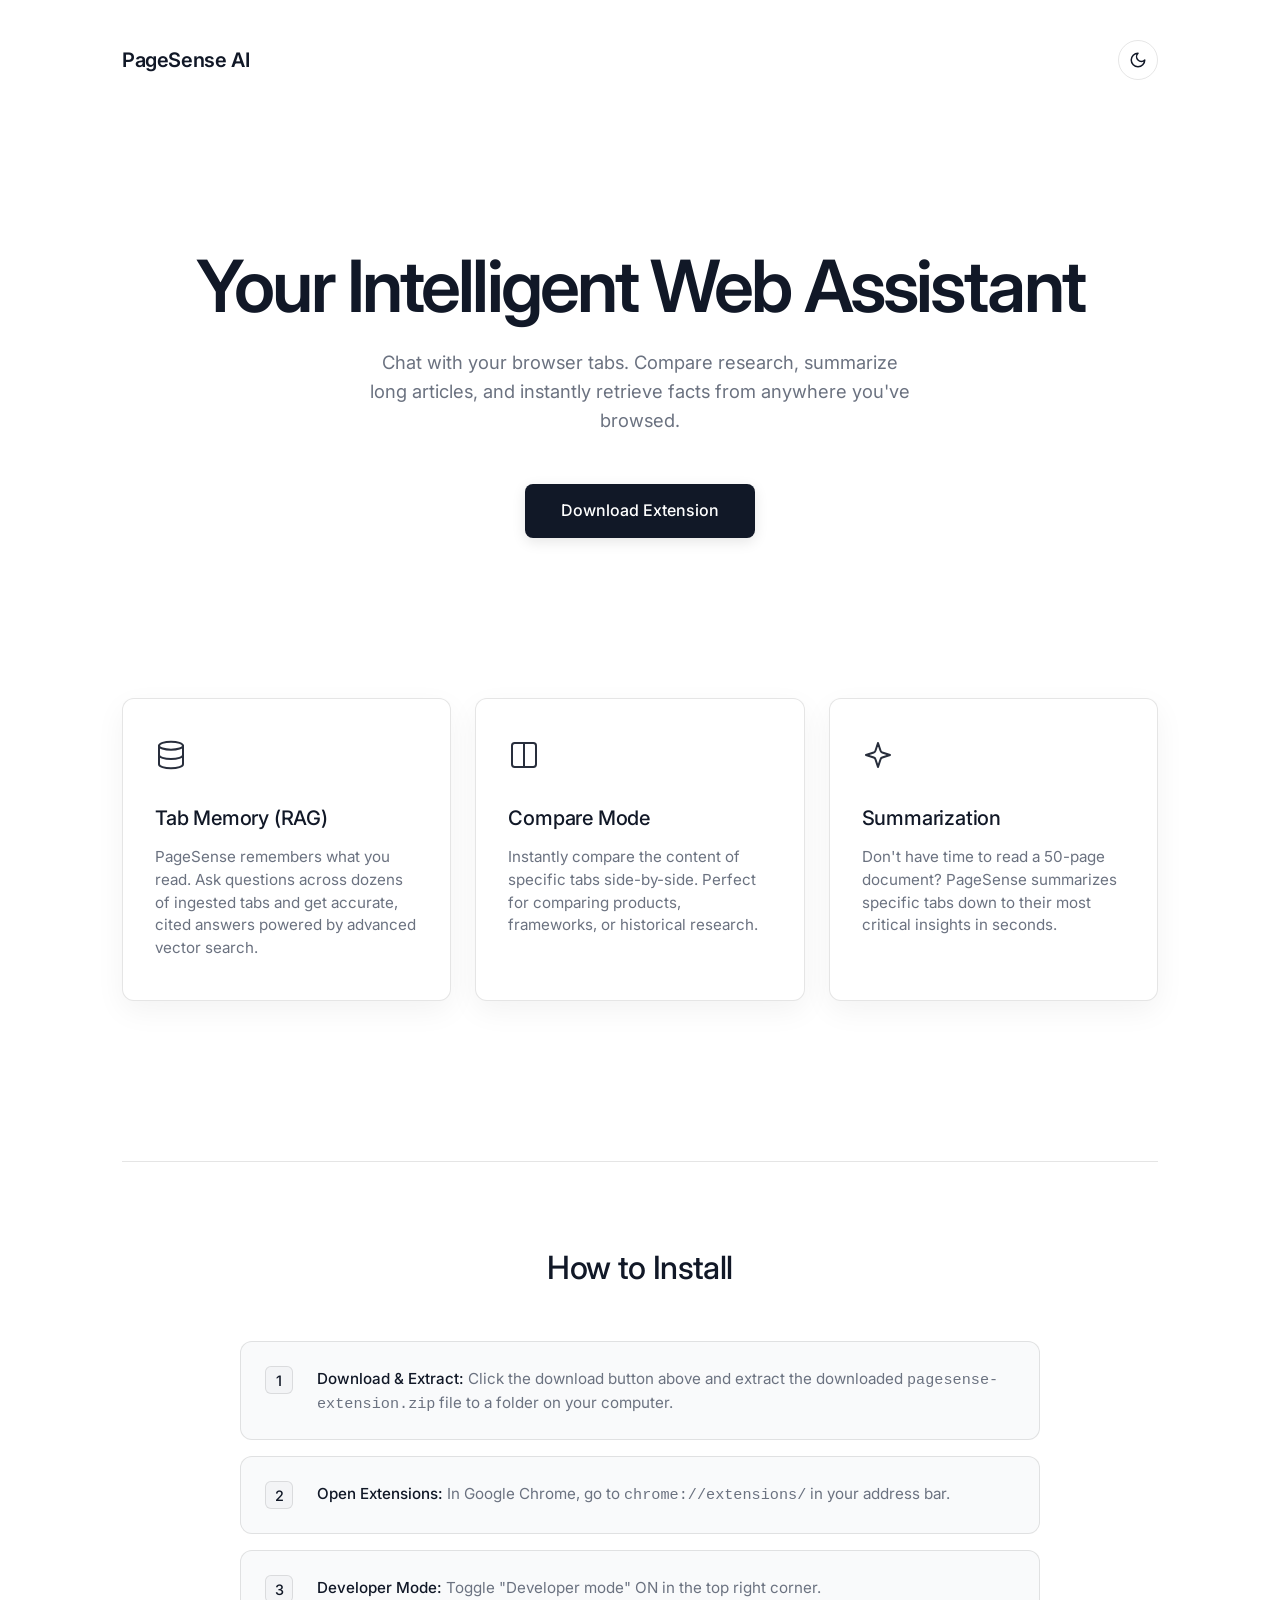
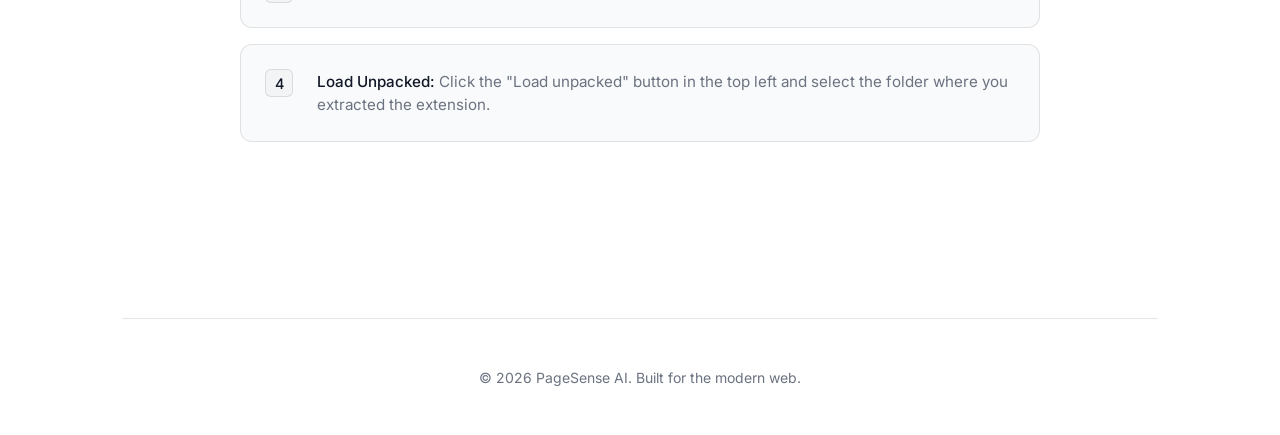
==== website/index.html @ 604316b2 "Add fine-tuned re-ranker + landing page + Docker + eval tooling - Fine-tuned re-ranker (eval/artifac" ====
<!DOCTYPE html>
<html lang="en">
<head>
  <meta charset="UTF-8">
  <meta name="viewport" content="width=device-width, initial-scale=1.0">
  <title>PageSense AI - Intelligent Web Assistant</title>
  <link rel="stylesheet" href="style.css">
  <link rel="icon" type="image/png" href="../extension/src/icons/icon128.png">
</head>
<body>
  <div class="orb orb-1"></div>
  <div class="orb orb-2"></div>

  <div class="container">
    <nav class="fade-in-up">
      <div class="logo">PageSense AI</div>
      <button class="theme-toggle" id="theme-toggle" aria-label="Toggle Dark/Light Mode">
        <svg xmlns="http://www.w3.org/2000/svg" width="18" height="18" viewBox="0 0 24 24" fill="none" stroke="currentColor" stroke-width="2" stroke-linecap="round" stroke-linejoin="round" class="moon-icon"><path d="M12 3a6 6 0 0 0 9 9 9 9 0 1 1-9-9Z"></path></svg>
      </button>
    </nav>

    <header class="hero">
      <h1 class="fade-in-up">Your Intelligent Web Assistant</h1>
      <p class="fade-in-up delay-1">Chat with your browser tabs. Compare research, summarize long articles, and instantly retrieve facts from anywhere you've browsed.</p>
      <a href="downloads/pagesense-extension.zip" class="btn fade-in-up delay-2" download="pagesense-extension.zip">Download Extension</a>
    </header>

    <section class="features">
      <div class="card fade-in-up delay-1">
        <svg xmlns="http://www.w3.org/2000/svg" width="32" height="32" viewBox="0 0 24 24" fill="none" stroke="currentColor" stroke-width="1.5" stroke-linecap="round" stroke-linejoin="round" class="feature-icon"><ellipse cx="12" cy="5" rx="9" ry="3"></ellipse><path d="M3 5V19A9 3 0 0 0 21 19V5"></path><path d="M3 12A9 3 0 0 0 21 12"></path></svg>
        <h3>Tab Memory (RAG)</h3>
        <p>PageSense remembers what you read. Ask questions across dozens of ingested tabs and get accurate, cited answers powered by advanced vector search.</p>
      </div>
      <div class="card fade-in-up delay-2">
        <svg xmlns="http://www.w3.org/2000/svg" width="32" height="32" viewBox="0 0 24 24" fill="none" stroke="currentColor" stroke-width="1.5" stroke-linecap="round" stroke-linejoin="round" class="feature-icon"><rect width="18" height="18" x="3" y="3" rx="2"></rect><path d="M12 3v18"></path></svg>
        <h3>Compare Mode</h3>
        <p>Instantly compare the content of specific tabs side-by-side. Perfect for comparing products, frameworks, or historical research.</p>
      </div>
      <div class="card fade-in-up delay-2">
        <svg xmlns="http://www.w3.org/2000/svg" width="32" height="32" viewBox="0 0 24 24" fill="none" stroke="currentColor" stroke-width="1.5" stroke-linecap="round" stroke-linejoin="round" class="feature-icon"><path d="m12 3-1.912 5.813a2 2 0 0 1-1.275 1.275L3 12l5.813 1.912a2 2 0 0 1 1.275 1.275L12 21l1.912-5.813a2 2 0 0 1 1.275-1.275L21 12l-5.813-1.912a2 2 0 0 1-1.275-1.275L12 3Z"></path></svg>
        <h3>Summarization</h3>
        <p>Don't have time to read a 50-page document? PageSense summarizes specific tabs down to their most critical insights in seconds.</p>
      </div>
    </section>

    <section class="instructions fade-in-up delay-2">
      <h2>How to Install</h2>
      <div class="steps">
        <div class="step">
          <div class="step-number">1</div>
          <div class="step-text"><strong>Download & Extract:</strong> Click the download button above and extract the downloaded <code>pagesense-extension.zip</code> file to a folder on your computer.</div>
        </div>
        <div class="step">
          <div class="step-number">2</div>
          <div class="step-text"><strong>Open Extensions:</strong> In Google Chrome, go to <code>chrome://extensions/</code> in your address bar.</div>
        </div>
        <div class="step">
          <div class="step-number">3</div>
          <div class="step-text"><strong>Developer Mode:</strong> Toggle "Developer mode" ON in the top right corner.</div>
        </div>
        <div class="step">
          <div class="step-number">4</div>
          <div class="step-text"><strong>Load Unpacked:</strong> Click the "Load unpacked" button in the top left and select the folder where you extracted the extension.</div>
        </div>
      </div>
    </section>

    <footer class="fade-in-up delay-2">
      <p>&copy; 2026 PageSense AI. Built for the modern web.</p>
    </footer>
  </div>

  <script>
    const toggleBtn = document.getElementById('theme-toggle');
    const htmlEl = document.documentElement;
    
    // Check local storage or system preference
    const savedTheme = localStorage.getItem('theme');
    const prefersLight = window.matchMedia('(prefers-color-scheme: light)').matches;
    
    if (savedTheme === 'light' || (!savedTheme && prefersLight)) {
      htmlEl.setAttribute('data-theme', 'light');
    }

    toggleBtn.addEventListener('click', () => {
      const currentTheme = htmlEl.getAttribute('data-theme');
      const newTheme = currentTheme === 'light' ? 'dark' : 'light';
      htmlEl.setAttribute('data-theme', newTheme);
      localStorage.setItem('theme', newTheme);
    });
  </script>
</body>
</html>
---- website/style.css ----
@import url('https://fonts.googleapis.com/css2?family=Inter:wght@300;400;500;600;700&display=swap');

:root {
  /* Default: Dark Mode */
  --bg-primary: #050505;
  --bg-secondary: #0a0a0a;
  --text-primary: #ffffff;
  --text-secondary: #888888;
  --border-color: rgba(255, 255, 255, 0.1);
  --accent: #ffffff;
  --accent-invert: #000000;
  --card-bg: rgba(255, 255, 255, 0.03);
  --hover-bg: rgba(255, 255, 255, 0.06);
  --shadow: 0 10px 30px rgba(0, 0, 0, 0.5);
  --btn-shadow: 0 4px 14px rgba(255, 255, 255, 0.1);
}

[data-theme="light"] {
  --bg-primary: #ffffff;
  --bg-secondary: #f9fafb;
  --text-primary: #111827;
  --text-secondary: #6b7280;
  --border-color: rgba(0, 0, 0, 0.1);
  --accent: #111827;
  --accent-invert: #ffffff;
  --card-bg: #ffffff;
  --hover-bg: #f3f4f6;
  --shadow: 0 10px 30px rgba(0, 0, 0, 0.05);
  --btn-shadow: 0 4px 14px rgba(0, 0, 0, 0.1);
}

* {
  margin: 0;
  padding: 0;
  box-sizing: border-box;
  -webkit-font-smoothing: antialiased;
  -moz-osx-font-smoothing: grayscale;
}

body {
  font-family: 'Inter', -apple-system, BlinkMacSystemFont, sans-serif;
  background-color: var(--bg-primary);
  color: var(--text-primary);
  line-height: 1.6;
  transition: background-color 0.3s ease, color 0.3s ease;
}

.container {
  max-width: 1100px;
  margin: 0 auto;
  padding: 0 2rem;
}

/* Navbar */
nav {
  display: flex;
  justify-content: space-between;
  align-items: center;
  padding: 2.5rem 0;
}

.logo {
  font-size: 1.25rem;
  font-weight: 600;
  letter-spacing: -0.02em;
  color: var(--text-primary);
}

.theme-toggle {
  background: transparent;
  border: 1px solid var(--border-color);
  color: var(--text-primary);
  width: 40px;
  height: 40px;
  border-radius: 50%;
  display: flex;
  align-items: center;
  justify-content: center;
  cursor: pointer;
  transition: all 0.2s ease;
}

.theme-toggle:hover {
  background: var(--hover-bg);
}

/* Hero Section */
.hero {
  text-align: center;
  padding: 8rem 0 6rem;
  position: relative;
}

.hero h1 {
  font-size: 4.5rem;
  font-weight: 600;
  margin-bottom: 1.5rem;
  line-height: 1.05;
  letter-spacing: -0.04em;
  color: var(--text-primary);
}

.hero p {
  font-size: 1.15rem;
  color: var(--text-secondary);
  max-width: 550px;
  margin: 0 auto 3rem;
  font-weight: 400;
}

.btn {
  display: inline-block;
  padding: 0.875rem 2.25rem;
  font-size: 1rem;
  font-weight: 500;
  color: var(--accent-invert);
  text-decoration: none;
  background: var(--accent);
  border-radius: 8px;
  transition: transform 0.2s ease, box-shadow 0.2s ease;
  box-shadow: var(--btn-shadow);
}

.btn:hover {
  transform: translateY(-1px);
  box-shadow: 0 6px 20px rgba(0, 0, 0, 0.15);
}

/* Features Grid */
.features {
  display: grid;
  grid-template-columns: repeat(auto-fit, minmax(300px, 1fr));
  gap: 1.5rem;
  padding: 4rem 0;
}

.card {
  background: var(--card-bg);
  border: 1px solid var(--border-color);
  border-radius: 12px;
  padding: 2.5rem 2rem;
  transition: all 0.2s ease;
  box-shadow: var(--shadow);
}

.card:hover {
  background: var(--hover-bg);
  transform: translateY(-2px);
}

.feature-icon {
  margin-bottom: 1.5rem;
  color: var(--text-primary);
  opacity: 0.9;
}

.card h3 {
  font-size: 1.25rem;
  font-weight: 500;
  margin-bottom: 0.75rem;
  letter-spacing: -0.01em;
  color: var(--text-primary);
}

.card p {
  color: var(--text-secondary);
  font-size: 0.95rem;
  line-height: 1.5;
}

/* Instructions */
.instructions {
  margin: 6rem 0;
  border-top: 1px solid var(--border-color);
  padding: 5rem 0;
}

.instructions h2 {
  font-size: 2rem;
  font-weight: 500;
  margin-bottom: 3rem;
  text-align: center;
  letter-spacing: -0.02em;
}

.steps {
  display: grid;
  grid-template-columns: 1fr;
  gap: 1rem;
  max-width: 800px;
  margin: 0 auto;
}

.step {
  display: flex;
  align-items: flex-start;
  gap: 1.5rem;
  padding: 1.5rem;
  background: var(--bg-secondary);
  border: 1px solid var(--border-color);
  border-radius: 12px;
}

.step-number {
  color: var(--text-primary);
  font-weight: 500;
  font-size: 0.9rem;
  background: var(--hover-bg);
  border: 1px solid var(--border-color);
  width: 28px;
  height: 28px;
  display: flex;
  align-items: center;
  justify-content: center;
  border-radius: 6px;
  flex-shrink: 0;
}

.step-text {
  font-size: 0.95rem;
  color: var(--text-secondary);
  line-height: 1.5;
  margin-top: 0.1rem;
}

.step-text strong {
  color: var(--text-primary);
  font-weight: 500;
}

/* Footer */
footer {
  text-align: center;
  padding: 3rem 0;
  color: var(--text-secondary);
  font-size: 0.875rem;
  border-top: 1px solid var(--border-color);
}

/* Minimal Animations */
.fade-in-up {
  animation: fadeInUp 0.6s cubic-bezier(0.16, 1, 0.3, 1) forwards;
  opacity: 0;
  transform: translateY(10px);
}
.delay-1 { animation-delay: 0.1s; }
.delay-2 { animation-delay: 0.2s; }

@keyframes fadeInUp {
  to {
    opacity: 1;
    transform: translateY(0);
  }
}
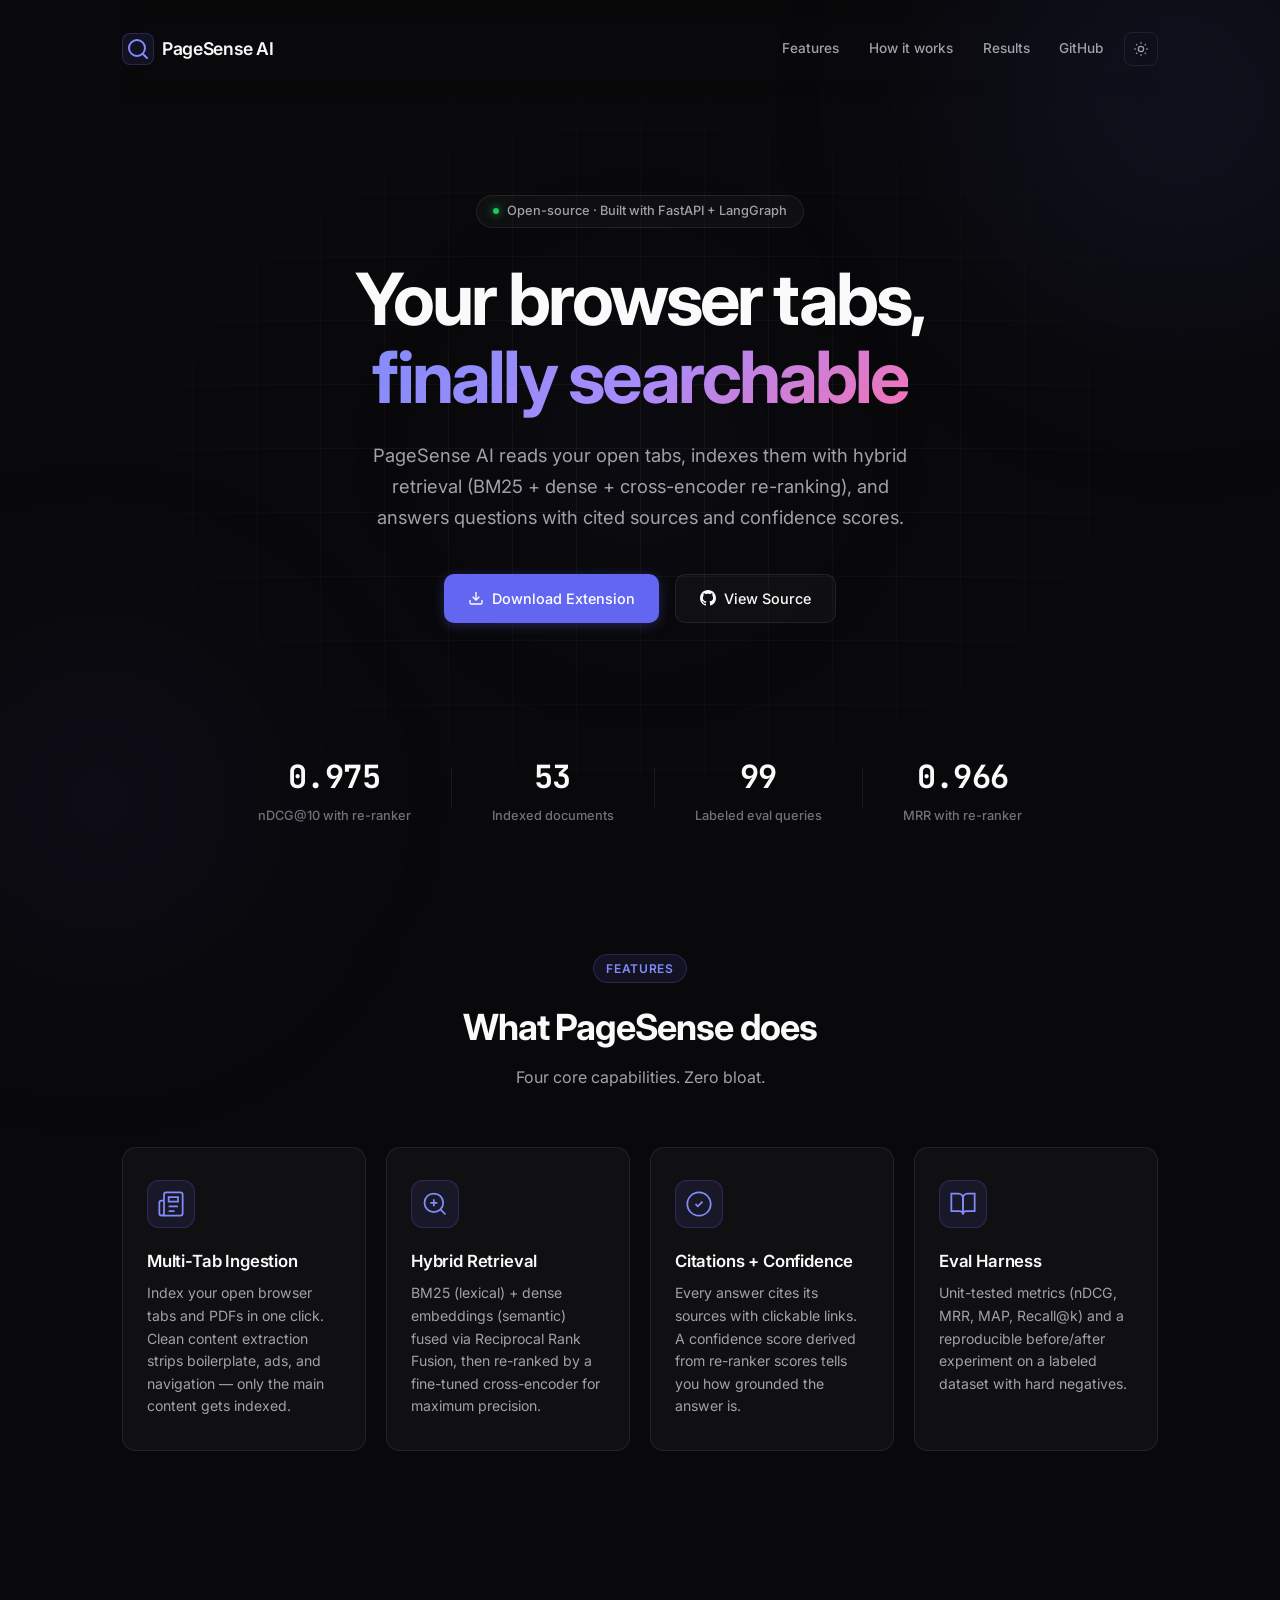
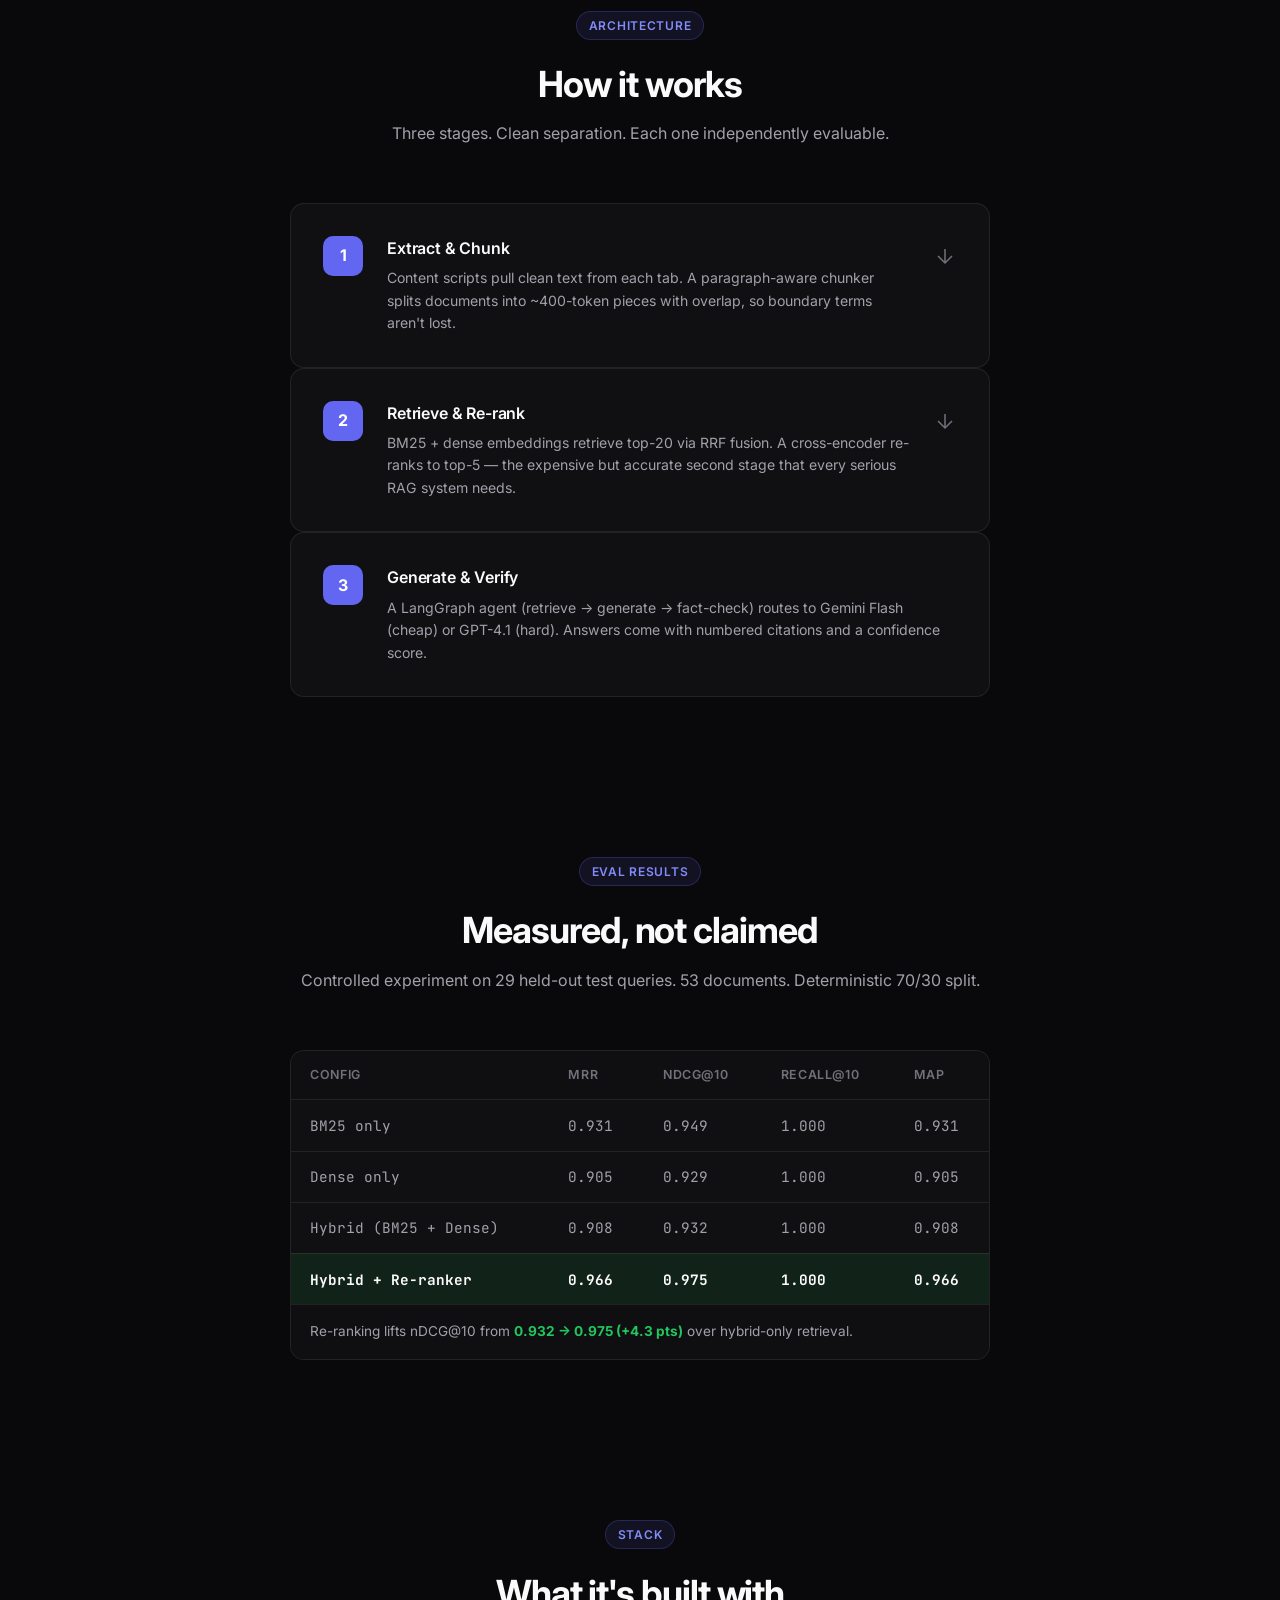
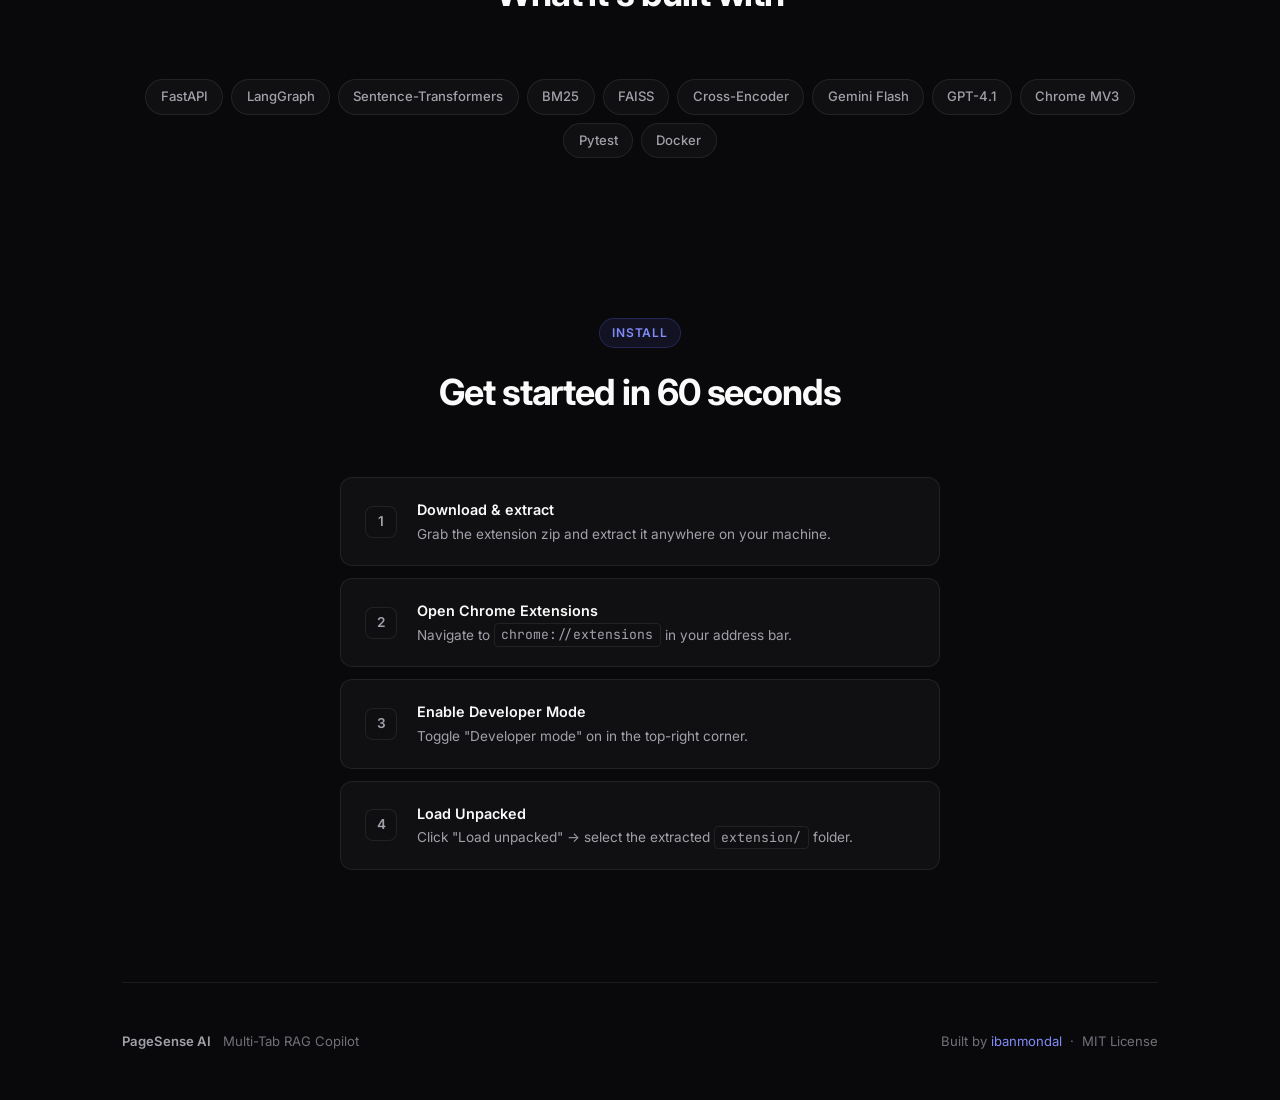
==== commit fd596ecf: "feat: Add conversational memory and scrolling chat UI" ====
--- a/website/index.html
+++ b/website/index.html
@@ -1,93 +1,374 @@
 <!DOCTYPE html>
-<html lang="en">
+<html lang="en" data-theme="dark">
 <head>
   <meta charset="UTF-8">
   <meta name="viewport" content="width=device-width, initial-scale=1.0">
-  <title>PageSense AI - Intelligent Web Assistant</title>
+  <title>PageSense AI — Multi-Tab RAG Copilot</title>
+  <meta name="description" content="An intelligent browser copilot that reads your open tabs and answers with citations, powered by hybrid retrieval and a fine-tuned re-ranker.">
   <link rel="stylesheet" href="style.css">
-  <link rel="icon" type="image/png" href="../extension/src/icons/icon128.png">
+  <link rel="preconnect" href="https://fonts.googleapis.com">
+  <link href="https://fonts.googleapis.com/css2?family=Inter:wght@300;400;500;600;700;800&family=JetBrains+Mono:wght@400;500&display=swap" rel="stylesheet">
 </head>
 <body>
-  <div class="orb orb-1"></div>
-  <div class="orb orb-2"></div>
+
+  <!-- Animated background -->
+  <div class="bg-grid"></div>
+  <div class="gradient-orb orb-1"></div>
+  <div class="gradient-orb orb-2"></div>
+  <div class="gradient-orb orb-3"></div>
 
   <div class="container">
-    <nav class="fade-in-up">
-      <div class="logo">PageSense AI</div>
-      <button class="theme-toggle" id="theme-toggle" aria-label="Toggle Dark/Light Mode">
-        <svg xmlns="http://www.w3.org/2000/svg" width="18" height="18" viewBox="0 0 24 24" fill="none" stroke="currentColor" stroke-width="2" stroke-linecap="round" stroke-linejoin="round" class="moon-icon"><path d="M12 3a6 6 0 0 0 9 9 9 9 0 1 1-9-9Z"></path></svg>
-      </button>
+
+    <!-- Nav -->
+    <nav class="nav reveal">
+      <div class="nav-logo">
+        <span class="logo-icon">
+          <svg width="24" height="24" viewBox="0 0 24 24" fill="none" stroke="currentColor" stroke-width="2" stroke-linecap="round" stroke-linejoin="round"><circle cx="11" cy="11" r="8"/><path d="m21 21-4.3-4.3"/></svg>
+        </span>
+        PageSense AI
+      </div>
+      <div class="nav-right">
+        <a href="#features" class="nav-link">Features</a>
+        <a href="#how-it-works" class="nav-link">How it works</a>
+        <a href="#results" class="nav-link">Results</a>
+        <a href="https://github.com/ibanmondal/RESUME_PPROJECT1" target="_blank" class="nav-link">GitHub</a>
+        <button class="theme-btn" id="theme-btn" aria-label="Toggle theme">
+          <svg class="icon-sun" width="16" height="16" viewBox="0 0 24 24" fill="none" stroke="currentColor" stroke-width="2"><circle cx="12" cy="12" r="4"/><path d="M12 2v2M12 20v2M4.93 4.93l1.41 1.41M17.66 17.66l1.41 1.41M2 12h2M20 12h2M6.34 17.66l-1.41 1.41M19.07 4.93l-1.41 1.41"/></svg>
+          <svg class="icon-moon" width="16" height="16" viewBox="0 0 24 24" fill="none" stroke="currentColor" stroke-width="2"><path d="M12 3a6 6 0 0 0 9 9 9 9 0 1 1-9-9Z"/></svg>
+        </button>
+      </div>
     </nav>
 
+    <!-- Hero -->
     <header class="hero">
-      <h1 class="fade-in-up">Your Intelligent Web Assistant</h1>
-      <p class="fade-in-up delay-1">Chat with your browser tabs. Compare research, summarize long articles, and instantly retrieve facts from anywhere you've browsed.</p>
-      <a href="downloads/pagesense-extension.zip" class="btn fade-in-up delay-2" download="pagesense-extension.zip">Download Extension</a>
+      <div class="hero-badge reveal">
+        <span class="badge-dot"></span>
+        Open-source · Built with FastAPI + LangGraph
+      </div>
+      <h1 class="hero-title reveal">
+        Your browser tabs,<br>
+        <span class="gradient-text">finally searchable</span>
+      </h1>
+      <p class="hero-sub reveal">
+        PageSense AI reads your open tabs, indexes them with hybrid retrieval (BM25 + dense + cross-encoder re-ranking), and answers questions with cited sources and confidence scores.
+      </p>
+      <div class="hero-actions reveal">
+        <a href="downloads/pagesense-extension.zip" class="btn btn-primary" download>
+          <svg width="16" height="16" viewBox="0 0 24 24" fill="none" stroke="currentColor" stroke-width="2"><path d="M21 15v4a2 2 0 0 1-2 2H5a2 2 0 0 1-2-2v-4"/><polyline points="7 10 12 15 17 10"/><line x1="12" y1="15" x2="12" y2="3"/></svg>
+          Download Extension
+        </a>
+        <a href="https://github.com/ibanmondal/RESUME_PPROJECT1" target="_blank" class="btn btn-secondary">
+          <svg width="16" height="16" viewBox="0 0 24 24" fill="currentColor"><path d="M12 0c-6.626 0-12 5.373-12 12 0 5.302 3.438 9.8 8.207 11.387.599.111.793-.261.793-.577v-2.234c-3.338.726-4.033-1.416-4.033-1.416-.546-1.387-1.333-1.756-1.333-1.756-1.089-.745.083-.729.083-.729 1.205.084 1.839 1.237 1.839 1.237 1.07 1.834 2.807 1.304 3.492.997.107-.775.418-1.305.762-1.604-2.665-.305-5.467-1.334-5.467-5.931 0-1.311.469-2.381 1.236-3.221-.124-.303-.535-1.524.117-3.176 0 0 1.008-.322 3.301 1.23.957-.266 1.983-.399 3.003-.404 1.02.005 2.047.138 3.006.404 2.291-1.552 3.297-1.23 3.297-1.23.653 1.653.242 2.874.118 3.176.77.84 1.235 1.911 1.235 3.221 0 4.609-2.807 5.624-5.479 5.921.43.372.823 1.102.823 2.222v3.293c0 .319.192.694.801.576 4.765-1.589 8.199-6.086 8.199-11.386 0-6.627-5.373-12-12-12z"/></svg>
+          View Source
+        </a>
+      </div>
     </header>
 
-    <section class="features">
-      <div class="card fade-in-up delay-1">
-        <svg xmlns="http://www.w3.org/2000/svg" width="32" height="32" viewBox="0 0 24 24" fill="none" stroke="currentColor" stroke-width="1.5" stroke-linecap="round" stroke-linejoin="round" class="feature-icon"><ellipse cx="12" cy="5" rx="9" ry="3"></ellipse><path d="M3 5V19A9 3 0 0 0 21 19V5"></path><path d="M3 12A9 3 0 0 0 21 12"></path></svg>
-        <h3>Tab Memory (RAG)</h3>
-        <p>PageSense remembers what you read. Ask questions across dozens of ingested tabs and get accurate, cited answers powered by advanced vector search.</p>
-      </div>
-      <div class="card fade-in-up delay-2">
-        <svg xmlns="http://www.w3.org/2000/svg" width="32" height="32" viewBox="0 0 24 24" fill="none" stroke="currentColor" stroke-width="1.5" stroke-linecap="round" stroke-linejoin="round" class="feature-icon"><rect width="18" height="18" x="3" y="3" rx="2"></rect><path d="M12 3v18"></path></svg>
-        <h3>Compare Mode</h3>
-        <p>Instantly compare the content of specific tabs side-by-side. Perfect for comparing products, frameworks, or historical research.</p>
-      </div>
-      <div class="card fade-in-up delay-2">
-        <svg xmlns="http://www.w3.org/2000/svg" width="32" height="32" viewBox="0 0 24 24" fill="none" stroke="currentColor" stroke-width="1.5" stroke-linecap="round" stroke-linejoin="round" class="feature-icon"><path d="m12 3-1.912 5.813a2 2 0 0 1-1.275 1.275L3 12l5.813 1.912a2 2 0 0 1 1.275 1.275L12 21l1.912-5.813a2 2 0 0 1 1.275-1.275L21 12l-5.813-1.912a2 2 0 0 1-1.275-1.275L12 3Z"></path></svg>
-        <h3>Summarization</h3>
-        <p>Don't have time to read a 50-page document? PageSense summarizes specific tabs down to their most critical insights in seconds.</p>
-      </div>
-    </section>
-
-    <section class="instructions fade-in-up delay-2">
-      <h2>How to Install</h2>
-      <div class="steps">
-        <div class="step">
-          <div class="step-number">1</div>
-          <div class="step-text"><strong>Download & Extract:</strong> Click the download button above and extract the downloaded <code>pagesense-extension.zip</code> file to a folder on your computer.</div>
-        </div>
-        <div class="step">
-          <div class="step-number">2</div>
-          <div class="step-text"><strong>Open Extensions:</strong> In Google Chrome, go to <code>chrome://extensions/</code> in your address bar.</div>
-        </div>
-        <div class="step">
-          <div class="step-number">3</div>
-          <div class="step-text"><strong>Developer Mode:</strong> Toggle "Developer mode" ON in the top right corner.</div>
-        </div>
-        <div class="step">
-          <div class="step-number">4</div>
-          <div class="step-text"><strong>Load Unpacked:</strong> Click the "Load unpacked" button in the top left and select the folder where you extracted the extension.</div>
-        </div>
-      </div>
-    </section>
-
-    <footer class="fade-in-up delay-2">
-      <p>&copy; 2026 PageSense AI. Built for the modern web.</p>
+    <!-- Stats -->
+    <section class="stats reveal">
+      <div class="stat">
+        <div class="stat-value" data-target="0.975">0</div>
+        <div class="stat-label">nDCG@10 with re-ranker</div>
+      </div>
+      <div class="stat-divider"></div>
+      <div class="stat">
+        <div class="stat-value" data-target="53">0</div>
+        <div class="stat-label">Indexed documents</div>
+      </div>
+      <div class="stat-divider"></div>
+      <div class="stat">
+        <div class="stat-value" data-target="99">0</div>
+        <div class="stat-label">Labeled eval queries</div>
+      </div>
+      <div class="stat-divider"></div>
+      <div class="stat">
+        <div class="stat-value" data-target="0.966">0</div>
+        <div class="stat-label">MRR with re-ranker</div>
+      </div>
+    </section>
+
+    <!-- Features -->
+    <section id="features" class="section">
+      <div class="section-header reveal">
+        <span class="section-tag">Features</span>
+        <h2>What PageSense does</h2>
+        <p>Four core capabilities. Zero bloat.</p>
+      </div>
+      <div class="features-grid">
+        <div class="feature-card reveal">
+          <div class="feature-icon-wrap">
+            <svg width="28" height="28" viewBox="0 0 24 24" fill="none" stroke="currentColor" stroke-width="1.5"><path d="M4 22h16a2 2 0 0 0 2-2V4a2 2 0 0 0-2-2H8a2 2 0 0 0-2 2v16a2 2 0 0 1-2 2Zm0 0a2 2 0 0 1-2-2v-9c0-1.1.9-2 2-2h2"/><path d="M18 14h-8"/><path d="M15 18h-5"/><path d="M10 6h8v4h-8V6Z"/></svg>
+          </div>
+          <h3>Multi-Tab Ingestion</h3>
+          <p>Index your open browser tabs and PDFs in one click. Clean content extraction strips boilerplate, ads, and navigation — only the main content gets indexed.</p>
+        </div>
+        <div class="feature-card reveal">
+          <div class="feature-icon-wrap">
+            <svg width="28" height="28" viewBox="0 0 24 24" fill="none" stroke="currentColor" stroke-width="1.5"><circle cx="11" cy="11" r="8"/><path d="m21 21-4.3-4.3"/><path d="M11 8v6"/><path d="M8 11h6"/></svg>
+          </div>
+          <h3>Hybrid Retrieval</h3>
+          <p>BM25 (lexical) + dense embeddings (semantic) fused via Reciprocal Rank Fusion, then re-ranked by a fine-tuned cross-encoder for maximum precision.</p>
+        </div>
+        <div class="feature-card reveal">
+          <div class="feature-icon-wrap">
+            <svg width="28" height="28" viewBox="0 0 24 24" fill="none" stroke="currentColor" stroke-width="1.5"><path d="M12 22c5.523 0 10-4.477 10-10S17.523 2 12 2 2 6.477 2 12s4.477 10 10 10z"/><path d="m9 12 2 2 4-4"/></svg>
+          </div>
+          <h3>Citations + Confidence</h3>
+          <p>Every answer cites its sources with clickable links. A confidence score derived from re-ranker scores tells you how grounded the answer is.</p>
+        </div>
+        <div class="feature-card reveal">
+          <div class="feature-icon-wrap">
+            <svg width="28" height="28" viewBox="0 0 24 24" fill="none" stroke="currentColor" stroke-width="1.5"><path d="M2 3h6a4 4 0 0 1 4 4v14a3 3 0 0 0-3-3H2z"/><path d="M22 3h-6a4 4 0 0 0-4 4v14a3 3 0 0 1 3-3h7z"/></svg>
+          </div>
+          <h3>Eval Harness</h3>
+          <p>Unit-tested metrics (nDCG, MRR, MAP, Recall@k) and a reproducible before/after experiment on a labeled dataset with hard negatives.</p>
+        </div>
+      </div>
+    </section>
+
+    <!-- How it works -->
+    <section id="how-it-works" class="section">
+      <div class="section-header reveal">
+        <span class="section-tag">Architecture</span>
+        <h2>How it works</h2>
+        <p>Three stages. Clean separation. Each one independently evaluable.</p>
+      </div>
+      <div class="pipeline">
+        <div class="pipeline-step reveal">
+          <div class="pipeline-icon">1</div>
+          <div class="pipeline-content">
+            <h3>Extract & Chunk</h3>
+            <p>Content scripts pull clean text from each tab. A paragraph-aware chunker splits documents into ~400-token pieces with overlap, so boundary terms aren't lost.</p>
+          </div>
+          <div class="pipeline-arrow">
+            <svg width="24" height="24" viewBox="0 0 24 24" fill="none" stroke="currentColor" stroke-width="1.5"><path d="M12 5v14M19 12l-7 7-7-7"/></svg>
+          </div>
+        </div>
+        <div class="pipeline-step reveal">
+          <div class="pipeline-icon">2</div>
+          <div class="pipeline-content">
+            <h3>Retrieve & Re-rank</h3>
+            <p>BM25 + dense embeddings retrieve top-20 via RRF fusion. A cross-encoder re-ranks to top-5 — the expensive but accurate second stage that every serious RAG system needs.</p>
+          </div>
+          <div class="pipeline-arrow">
+            <svg width="24" height="24" viewBox="0 0 24 24" fill="none" stroke="currentColor" stroke-width="1.5"><path d="M12 5v14M19 12l-7 7-7-7"/></svg>
+          </div>
+        </div>
+        <div class="pipeline-step reveal">
+          <div class="pipeline-icon">3</div>
+          <div class="pipeline-content">
+            <h3>Generate & Verify</h3>
+            <p>A LangGraph agent (retrieve → generate → fact-check) routes to Gemini Flash (cheap) or GPT-4.1 (hard). Answers come with numbered citations and a confidence score.</p>
+          </div>
+        </div>
+      </div>
+    </section>
+
+    <!-- Results -->
+    <section id="results" class="section">
+      <div class="section-header reveal">
+        <span class="section-tag">Eval Results</span>
+        <h2>Measured, not claimed</h2>
+        <p>Controlled experiment on 29 held-out test queries. 53 documents. Deterministic 70/30 split.</p>
+      </div>
+      <div class="results-table-wrap reveal">
+        <table class="results-table">
+          <thead>
+            <tr>
+              <th>Config</th>
+              <th>MRR</th>
+              <th>nDCG@10</th>
+              <th>Recall@10</th>
+              <th>MAP</th>
+            </tr>
+          </thead>
+          <tbody>
+            <tr>
+              <td>BM25 only</td>
+              <td>0.931</td>
+              <td>0.949</td>
+              <td>1.000</td>
+              <td>0.931</td>
+            </tr>
+            <tr>
+              <td>Dense only</td>
+              <td>0.905</td>
+              <td>0.929</td>
+              <td>1.000</td>
+              <td>0.905</td>
+            </tr>
+            <tr>
+              <td>Hybrid (BM25 + Dense)</td>
+              <td>0.908</td>
+              <td>0.932</td>
+              <td>1.000</td>
+              <td>0.908</td>
+            </tr>
+            <tr class="highlight-row">
+              <td><strong>Hybrid + Re-ranker</strong></td>
+              <td><strong>0.966</strong></td>
+              <td><strong>0.975</strong></td>
+              <td><strong>1.000</strong></td>
+              <td><strong>0.966</strong></td>
+            </tr>
+          </tbody>
+        </table>
+        <div class="results-note">
+          Re-ranking lifts nDCG@10 from <strong>0.932 → 0.975 (+4.3 pts)</strong> over hybrid-only retrieval.
+        </div>
+      </div>
+    </section>
+
+    <!-- Tech stack -->
+    <section class="section">
+      <div class="section-header reveal">
+        <span class="section-tag">Stack</span>
+        <h2>What it's built with</h2>
+      </div>
+      <div class="tech-pills reveal">
+        <span class="pill">FastAPI</span>
+        <span class="pill">LangGraph</span>
+        <span class="pill">Sentence-Transformers</span>
+        <span class="pill">BM25</span>
+        <span class="pill">FAISS</span>
+        <span class="pill">Cross-Encoder</span>
+        <span class="pill">Gemini Flash</span>
+        <span class="pill">GPT-4.1</span>
+        <span class="pill">Chrome MV3</span>
+        <span class="pill">Pytest</span>
+        <span class="pill">Docker</span>
+      </div>
+    </section>
+
+    <!-- Install -->
+    <section class="section">
+      <div class="section-header reveal">
+        <span class="section-tag">Install</span>
+        <h2>Get started in 60 seconds</h2>
+      </div>
+      <div class="install-steps reveal">
+        <div class="install-step">
+          <div class="install-num">1</div>
+          <div class="install-body">
+            <div class="install-title">Download & extract</div>
+            <div class="install-desc">Grab the extension zip and extract it anywhere on your machine.</div>
+          </div>
+        </div>
+        <div class="install-step">
+          <div class="install-num">2</div>
+          <div class="install-body">
+            <div class="install-title">Open Chrome Extensions</div>
+            <div class="install-desc">Navigate to <code>chrome://extensions</code> in your address bar.</div>
+          </div>
+        </div>
+        <div class="install-step">
+          <div class="install-num">3</div>
+          <div class="install-body">
+            <div class="install-title">Enable Developer Mode</div>
+            <div class="install-desc">Toggle "Developer mode" on in the top-right corner.</div>
+          </div>
+        </div>
+        <div class="install-step">
+          <div class="install-num">4</div>
+          <div class="install-body">
+            <div class="install-title">Load Unpacked</div>
+            <div class="install-desc">Click "Load unpacked" → select the extracted <code>extension/</code> folder.</div>
+          </div>
+        </div>
+      </div>
+    </section>
+
+    <!-- Footer -->
+    <footer class="footer reveal">
+      <div class="footer-inner">
+        <div class="footer-left">
+          <span class="footer-logo">PageSense AI</span>
+          <span>Multi-Tab RAG Copilot</span>
+        </div>
+        <div class="footer-right">
+          <span>Built by <a href="https://github.com/ibanmondal" target="_blank">ibanmondal</a></span>
+          <span>·</span>
+          <span>MIT License</span>
+        </div>
+      </div>
     </footer>
+
   </div>
 
   <script>
-    const toggleBtn = document.getElementById('theme-toggle');
-    const htmlEl = document.documentElement;
-    
-    // Check local storage or system preference
-    const savedTheme = localStorage.getItem('theme');
-    const prefersLight = window.matchMedia('(prefers-color-scheme: light)').matches;
-    
-    if (savedTheme === 'light' || (!savedTheme && prefersLight)) {
-      htmlEl.setAttribute('data-theme', 'light');
+    // ── Theme toggle ──
+    const btn = document.getElementById('theme-btn');
+    const html = document.documentElement;
+    const saved = localStorage.getItem('ps-theme');
+    if (saved) html.setAttribute('data-theme', saved);
+    btn.addEventListener('click', () => {
+      const next = html.getAttribute('data-theme') === 'light' ? 'dark' : 'light';
+      html.setAttribute('data-theme', next);
+      localStorage.setItem('ps-theme', next);
+    });
+
+    // ── Scroll reveal (Intersection Observer) ──
+    const reveals = document.querySelectorAll('.reveal');
+    const observer = new IntersectionObserver((entries) => {
+      entries.forEach((entry, i) => {
+        if (entry.isIntersecting) {
+          // stagger children slightly
+          const delay = Array.from(entry.target.parentElement.children).indexOf(entry.target) * 60;
+          entry.target.style.transitionDelay = Math.min(delay, 300) + 'ms';
+          entry.target.classList.add('revealed');
+          observer.unobserve(entry.target);
+        }
+      });
+    }, { threshold: 0.1, rootMargin: '0px 0px -40px 0px' });
+    reveals.forEach(el => observer.observe(el));
+
+    // ── Animated stat counters ──
+    const statEls = document.querySelectorAll('.stat-value[data-target]');
+    const statObserver = new IntersectionObserver((entries) => {
+      entries.forEach(entry => {
+        if (entry.isIntersecting) {
+          animateCounter(entry.target);
+          statObserver.unobserve(entry.target);
+        }
+      });
+    }, { threshold: 0.5 });
+    statEls.forEach(el => statObserver.observe(el));
+
+    function animateCounter(el) {
+      const target = parseFloat(el.dataset.target);
+      const isFloat = target < 1;
+      const duration = 1500;
+      const start = performance.now();
+      function tick(now) {
+        const progress = Math.min((now - start) / duration, 1);
+        const ease = 1 - Math.pow(1 - progress, 3); // ease-out cubic
+        const current = target * ease;
+        el.textContent = isFloat ? current.toFixed(3) : Math.round(current);
+        if (progress < 1) requestAnimationFrame(tick);
+      }
+      requestAnimationFrame(tick);
     }
 
-    toggleBtn.addEventListener('click', () => {
-      const currentTheme = htmlEl.getAttribute('data-theme');
-      const newTheme = currentTheme === 'light' ? 'dark' : 'light';
-      htmlEl.setAttribute('data-theme', newTheme);
-      localStorage.setItem('theme', newTheme);
+    // ── Smooth scroll for nav links ──
+    document.querySelectorAll('a[href^="#"]').forEach(a => {
+      a.addEventListener('click', e => {
+        e.preventDefault();
+        const target = document.querySelector(a.getAttribute('href'));
+        if (target) target.scrollIntoView({ behavior: 'smooth', block: 'start' });
+      });
+    });
+
+    // ── Mouse glow on cards ──
+    document.querySelectorAll('.feature-card, .install-step').forEach(card => {
+      card.addEventListener('mousemove', (e) => {
+        const rect = card.getBoundingClientRect();
+        const x = ((e.clientX - rect.left) / rect.width) * 100;
+        const y = ((e.clientY - rect.top) / rect.height) * 100;
+        card.style.setProperty('--mouse-x', x + '%');
+        card.style.setProperty('--mouse-y', y + '%');
+      });
     });
   </script>
+
 </body>
 </html>
--- a/website/style.css
+++ b/website/style.css
@@ -1,254 +1,606 @@
-@import url('https://fonts.googleapis.com/css2?family=Inter:wght@300;400;500;600;700&display=swap');
-
+/* ═══════════════════════════════════════════════════
+   PageSense AI — Landing page styles
+   ═══════════════════════════════════════════════════ */
+
+/* ── Imports ── */
+@import url('https://fonts.googleapis.com/css2?family=Inter:wght@300;400;500;600;700;800&family=JetBrains+Mono:wght@400;500&display=swap');
+
+/* ── Design tokens ── */
 :root {
-  /* Default: Dark Mode */
-  --bg-primary: #050505;
-  --bg-secondary: #0a0a0a;
-  --text-primary: #ffffff;
-  --text-secondary: #888888;
-  --border-color: rgba(255, 255, 255, 0.1);
-  --accent: #ffffff;
-  --accent-invert: #000000;
-  --card-bg: rgba(255, 255, 255, 0.03);
-  --hover-bg: rgba(255, 255, 255, 0.06);
-  --shadow: 0 10px 30px rgba(0, 0, 0, 0.5);
-  --btn-shadow: 0 4px 14px rgba(255, 255, 255, 0.1);
+  --font-sans: 'Inter', -apple-system, BlinkMacSystemFont, sans-serif;
+  --font-mono: 'JetBrains Mono', monospace;
+
+  /* Dark (default) */
+  --bg: #09090b;
+  --bg-subtle: #0f0f12;
+  --bg-card: rgba(255,255,255,0.03);
+  --bg-card-hover: rgba(255,255,255,0.06);
+  --border: rgba(255,255,255,0.08);
+  --border-hover: rgba(255,255,255,0.15);
+  --text: #fafafa;
+  --text-secondary: #a1a1aa;
+  --text-muted: #71717a;
+  --accent: #6366f1;
+  --accent-light: #818cf8;
+  --accent-bg: rgba(99,102,241,0.1);
+  --accent-border: rgba(99,102,241,0.25);
+  --green: #22c55e;
+  --green-bg: rgba(34,197,94,0.1);
+  --shadow: 0 1px 3px rgba(0,0,0,0.4), 0 8px 24px rgba(0,0,0,0.3);
+  --glow: 0 0 60px rgba(99,102,241,0.15);
 }
 
 [data-theme="light"] {
-  --bg-primary: #ffffff;
-  --bg-secondary: #f9fafb;
-  --text-primary: #111827;
-  --text-secondary: #6b7280;
-  --border-color: rgba(0, 0, 0, 0.1);
-  --accent: #111827;
-  --accent-invert: #ffffff;
-  --card-bg: #ffffff;
-  --hover-bg: #f3f4f6;
-  --shadow: 0 10px 30px rgba(0, 0, 0, 0.05);
-  --btn-shadow: 0 4px 14px rgba(0, 0, 0, 0.1);
-}
-
-* {
-  margin: 0;
-  padding: 0;
-  box-sizing: border-box;
+  --bg: #fafafa;
+  --bg-subtle: #f4f4f5;
+  --bg-card: rgba(0,0,0,0.02);
+  --bg-card-hover: rgba(0,0,0,0.04);
+  --border: rgba(0,0,0,0.08);
+  --border-hover: rgba(0,0,0,0.15);
+  --text: #09090b;
+  --text-secondary: #52525b;
+  --text-muted: #a1a1aa;
+  --accent: #4f46e5;
+  --accent-light: #6366f1;
+  --accent-bg: rgba(79,70,229,0.08);
+  --accent-border: rgba(79,70,229,0.2);
+  --green: #16a34a;
+  --green-bg: rgba(22,163,74,0.08);
+  --shadow: 0 1px 3px rgba(0,0,0,0.06), 0 8px 24px rgba(0,0,0,0.06);
+  --glow: 0 0 60px rgba(79,70,229,0.08);
+}
+
+/* ── Reset ── */
+*, *::before, *::after {
+  margin: 0; padding: 0; box-sizing: border-box;
   -webkit-font-smoothing: antialiased;
-  -moz-osx-font-smoothing: grayscale;
-}
+}
+
+html { scroll-behavior: smooth; }
 
 body {
-  font-family: 'Inter', -apple-system, BlinkMacSystemFont, sans-serif;
-  background-color: var(--bg-primary);
-  color: var(--text-primary);
+  font-family: var(--font-sans);
+  background: var(--bg);
+  color: var(--text);
   line-height: 1.6;
-  transition: background-color 0.3s ease, color 0.3s ease;
-}
-
+  overflow-x: hidden;
+}
+
+::selection {
+  background: var(--accent);
+  color: #fff;
+}
+
+/* ── Background effects ── */
+.bg-grid {
+  position: fixed; inset: 0; z-index: 0; pointer-events: none;
+  background-image:
+    linear-gradient(var(--border) 1px, transparent 1px),
+    linear-gradient(90deg, var(--border) 1px, transparent 1px);
+  background-size: 64px 64px;
+  mask-image: radial-gradient(ellipse at center, black 20%, transparent 70%);
+  -webkit-mask-image: radial-gradient(ellipse at center, black 20%, transparent 70%);
+  opacity: 0.5;
+}
+
+.gradient-orb {
+  position: fixed; border-radius: 50%; pointer-events: none;
+  filter: blur(100px); z-index: 0;
+  animation: float 20s ease-in-out infinite;
+}
+.orb-1 {
+  width: 600px; height: 600px;
+  background: radial-gradient(circle, rgba(99,102,241,0.12), transparent 70%);
+  top: -200px; right: -200px;
+}
+.orb-2 {
+  width: 500px; height: 500px;
+  background: radial-gradient(circle, rgba(139,92,246,0.08), transparent 70%);
+  bottom: -150px; left: -150px;
+  animation-delay: -7s;
+}
+.orb-3 {
+  width: 400px; height: 400px;
+  background: radial-gradient(circle, rgba(99,102,241,0.06), transparent 70%);
+  top: 50%; left: 50%; transform: translate(-50%,-50%);
+  animation-delay: -14s;
+}
+
+@keyframes float {
+  0%, 100% { transform: translate(0,0) scale(1); }
+  25% { transform: translate(30px,-20px) scale(1.02); }
+  50% { transform: translate(-20px,30px) scale(0.98); }
+  75% { transform: translate(20px,20px) scale(1.01); }
+}
+
+/* ── Layout ── */
 .container {
+  position: relative; z-index: 1;
   max-width: 1100px;
   margin: 0 auto;
   padding: 0 2rem;
 }
 
-/* Navbar */
-nav {
+/* ── Reveal animation ── */
+.reveal {
+  opacity: 0;
+  transform: translateY(20px);
+  transition: opacity 0.7s cubic-bezier(0.16, 1, 0.3, 1),
+              transform 0.7s cubic-bezier(0.16, 1, 0.3, 1);
+}
+.reveal.revealed {
+  opacity: 1;
+  transform: translateY(0);
+}
+
+/* ── Nav ── */
+.nav {
+  display: flex;
+  align-items: center;
+  justify-content: space-between;
+  padding: 2rem 0;
+  position: sticky;
+  top: 0;
+  z-index: 100;
+  backdrop-filter: blur(12px);
+  -webkit-backdrop-filter: blur(12px);
+}
+.nav-logo {
+  display: flex; align-items: center; gap: 0.5rem;
+  font-size: 1.1rem; font-weight: 600; letter-spacing: -0.02em;
+}
+.logo-icon {
+  display: flex; align-items: center; justify-content: center;
+  width: 32px; height: 32px;
+  border-radius: 8px;
+  background: var(--accent-bg);
+  border: 1px solid var(--accent-border);
+  color: var(--accent-light);
+}
+.nav-right {
+  display: flex; align-items: center; gap: 0.25rem;
+}
+.nav-link {
+  padding: 0.4rem 0.8rem;
+  font-size: 0.85rem; font-weight: 500;
+  color: var(--text-secondary);
+  text-decoration: none;
+  border-radius: 6px;
+  transition: color 0.2s, background 0.2s;
+}
+.nav-link:hover {
+  color: var(--text);
+  background: var(--bg-card);
+}
+.theme-btn {
+  display: flex; align-items: center; justify-content: center;
+  width: 34px; height: 34px;
+  border: 1px solid var(--border);
+  border-radius: 8px;
+  background: transparent;
+  color: var(--text-secondary);
+  cursor: pointer;
+  transition: all 0.2s;
+  margin-left: 0.25rem;
+}
+.theme-btn:hover { background: var(--bg-card); color: var(--text); }
+[data-theme="dark"] .icon-sun { display: block; }
+[data-theme="dark"] .icon-moon { display: none; }
+[data-theme="light"] .icon-sun { display: none; }
+[data-theme="light"] .icon-moon { display: block; }
+
+/* ── Hero ── */
+.hero {
+  text-align: center;
+  padding: 6rem 0 5rem;
+}
+.hero-badge {
+  display: inline-flex; align-items: center; gap: 0.5rem;
+  padding: 0.35rem 1rem;
+  font-size: 0.8rem; font-weight: 500;
+  color: var(--text-secondary);
+  background: var(--bg-card);
+  border: 1px solid var(--border);
+  border-radius: 100px;
+  margin-bottom: 2rem;
+}
+.badge-dot {
+  width: 6px; height: 6px;
+  border-radius: 50%;
+  background: var(--green);
+  box-shadow: 0 0 8px var(--green);
+  animation: pulse-dot 2s ease-in-out infinite;
+}
+@keyframes pulse-dot {
+  0%, 100% { opacity: 1; transform: scale(1); }
+  50% { opacity: 0.5; transform: scale(0.8); }
+}
+.hero-title {
+  font-size: clamp(2.5rem, 6vw, 4.5rem);
+  font-weight: 700;
+  line-height: 1.08;
+  letter-spacing: -0.04em;
+  margin-bottom: 1.5rem;
+}
+.gradient-text {
+  background: linear-gradient(135deg, var(--accent-light), #a78bfa, #f472b6);
+  -webkit-background-clip: text;
+  -webkit-text-fill-color: transparent;
+  background-clip: text;
+}
+.hero-sub {
+  font-size: 1.15rem;
+  color: var(--text-secondary);
+  max-width: 560px;
+  margin: 0 auto 2.5rem;
+  font-weight: 400;
+  line-height: 1.7;
+}
+.hero-actions {
+  display: flex;
+  justify-content: center;
+  gap: 1rem;
+  flex-wrap: wrap;
+}
+
+/* ── Buttons ── */
+.btn {
+  display: inline-flex; align-items: center; gap: 0.5rem;
+  padding: 0.75rem 1.5rem;
+  font-size: 0.9rem; font-weight: 500;
+  text-decoration: none;
+  border-radius: 10px;
+  transition: all 0.25s cubic-bezier(0.16, 1, 0.3, 1);
+  cursor: pointer;
+  border: none;
+}
+.btn-primary {
+  background: var(--accent);
+  color: #fff;
+  box-shadow: 0 2px 12px rgba(99,102,241,0.3);
+}
+.btn-primary:hover {
+  transform: translateY(-2px);
+  box-shadow: 0 4px 20px rgba(99,102,241,0.4);
+}
+.btn-secondary {
+  background: var(--bg-card);
+  color: var(--text);
+  border: 1px solid var(--border);
+}
+.btn-secondary:hover {
+  transform: translateY(-2px);
+  border-color: var(--border-hover);
+  background: var(--bg-card-hover);
+}
+
+/* ── Stats ── */
+.stats {
+  display: flex;
+  justify-content: center;
+  align-items: center;
+  gap: 2.5rem;
+  padding: 3rem 0;
+  flex-wrap: wrap;
+}
+.stat {
+  text-align: center;
+  min-width: 120px;
+}
+.stat-value {
+  font-size: 2rem;
+  font-weight: 700;
+  font-family: var(--font-mono);
+  letter-spacing: -0.02em;
+  color: var(--text);
+}
+.stat-label {
+  font-size: 0.8rem;
+  color: var(--text-muted);
+  margin-top: 0.25rem;
+  font-weight: 500;
+}
+.stat-divider {
+  width: 1px; height: 40px;
+  background: var(--border);
+}
+
+/* ── Section ── */
+.section {
+  padding: 5rem 0;
+}
+.section-header {
+  text-align: center;
+  margin-bottom: 3.5rem;
+}
+.section-tag {
+  display: inline-block;
+  padding: 0.25rem 0.75rem;
+  font-size: 0.75rem;
+  font-weight: 600;
+  text-transform: uppercase;
+  letter-spacing: 0.06em;
+  color: var(--accent-light);
+  background: var(--accent-bg);
+  border: 1px solid var(--accent-border);
+  border-radius: 100px;
+  margin-bottom: 1rem;
+}
+.section-header h2 {
+  font-size: clamp(1.75rem, 3vw, 2.25rem);
+  font-weight: 700;
+  letter-spacing: -0.03em;
+  margin-bottom: 0.5rem;
+}
+.section-header p {
+  color: var(--text-secondary);
+  font-size: 1rem;
+}
+
+/* ── Feature cards ── */
+.features-grid {
+  display: grid;
+  grid-template-columns: repeat(auto-fit, minmax(240px, 1fr));
+  gap: 1.25rem;
+}
+.feature-card {
+  padding: 2rem 1.5rem;
+  background: var(--bg-card);
+  border: 1px solid var(--border);
+  border-radius: 14px;
+  transition: all 0.3s cubic-bezier(0.16, 1, 0.3, 1);
+  position: relative;
+  overflow: hidden;
+}
+.feature-card::before {
+  content: '';
+  position: absolute; inset: 0;
+  background: radial-gradient(circle at var(--mouse-x, var(--mouse-y), 200px), var(--accent-bg), transparent 70%);
+  opacity: 0;
+  transition: opacity 0.3s;
+  pointer-events: none;
+}
+.feature-card:hover::before { opacity: 1; }
+.feature-card:hover {
+  border-color: var(--border-hover);
+  transform: translateY(-4px);
+  box-shadow: var(--glow);
+}
+.feature-icon-wrap {
+  display: flex; align-items: center; justify-content: center;
+  width: 48px; height: 48px;
+  border-radius: 12px;
+  background: var(--accent-bg);
+  border: 1px solid var(--accent-border);
+  color: var(--accent-light);
+  margin-bottom: 1.25rem;
+}
+.feature-card h3 {
+  font-size: 1.05rem;
+  font-weight: 600;
+  letter-spacing: -0.01em;
+  margin-bottom: 0.5rem;
+}
+.feature-card p {
+  color: var(--text-secondary);
+  font-size: 0.88rem;
+  line-height: 1.6;
+}
+
+/* ── Pipeline ── */
+.pipeline {
+  max-width: 700px;
+  margin: 0 auto;
+  display: flex;
+  flex-direction: column;
+  gap: 0;
+}
+.pipeline-step {
+  display: flex;
+  align-items: flex-start;
+  gap: 1.5rem;
+  padding: 2rem;
+  background: var(--bg-card);
+  border: 1px solid var(--border);
+  border-radius: 14px;
+  transition: all 0.3s;
+}
+.pipeline-step:hover {
+  border-color: var(--border-hover);
+  background: var(--bg-card-hover);
+}
+.pipeline-icon {
+  flex-shrink: 0;
+  width: 40px; height: 40px;
+  display: flex; align-items: center; justify-content: center;
+  border-radius: 10px;
+  background: var(--accent);
+  color: #fff;
+  font-weight: 700;
+  font-size: 1rem;
+}
+.pipeline-content { flex: 1; }
+.pipeline-content h3 {
+  font-size: 1rem; font-weight: 600; margin-bottom: 0.35rem;
+  letter-spacing: -0.01em;
+}
+.pipeline-content p {
+  color: var(--text-secondary); font-size: 0.88rem; line-height: 1.6;
+}
+.pipeline-arrow {
+  flex-shrink: 0;
+  display: flex; align-items: center; justify-content: center;
+  color: var(--text-muted);
+  padding-top: 0.5rem;
+}
+
+/* ── Results table ── */
+.results-table-wrap {
+  max-width: 700px;
+  margin: 0 auto;
+  background: var(--bg-card);
+  border: 1px solid var(--border);
+  border-radius: 14px;
+  overflow: hidden;
+}
+.results-table {
+  width: 100%;
+  border-collapse: collapse;
+}
+.results-table th {
+  padding: 0.9rem 1.2rem;
+  font-size: 0.78rem;
+  font-weight: 600;
+  text-transform: uppercase;
+  letter-spacing: 0.05em;
+  color: var(--text-muted);
+  text-align: left;
+  border-bottom: 1px solid var(--border);
+  background: var(--bg-subtle);
+}
+.results-table td {
+  padding: 0.85rem 1.2rem;
+  font-size: 0.9rem;
+  font-family: var(--font-mono);
+  border-bottom: 1px solid var(--border);
+  color: var(--text-secondary);
+}
+.results-table tr:last-child td { border-bottom: none; }
+.results-table tr:hover td { background: var(--bg-card-hover); }
+.highlight-row td {
+  color: var(--text) !important;
+  font-weight: 600;
+}
+.highlight-row {
+  background: var(--green-bg) !important;
+}
+.results-note {
+  padding: 1rem 1.2rem;
+  font-size: 0.85rem;
+  color: var(--text-secondary);
+  border-top: 1px solid var(--border);
+  background: var(--bg-subtle);
+}
+.results-note strong { color: var(--green); }
+
+/* ── Tech pills ── */
+.tech-pills {
+  display: flex;
+  justify-content: center;
+  flex-wrap: wrap;
+  gap: 0.5rem;
+}
+.pill {
+  padding: 0.4rem 0.9rem;
+  font-size: 0.82rem;
+  font-weight: 500;
+  color: var(--text-secondary);
+  background: var(--bg-card);
+  border: 1px solid var(--border);
+  border-radius: 100px;
+  transition: all 0.2s;
+}
+.pill:hover {
+  color: var(--accent-light);
+  border-color: var(--accent-border);
+  background: var(--accent-bg);
+}
+
+/* ── Install steps ── */
+.install-steps {
+  max-width: 600px;
+  margin: 0 auto;
+  display: flex;
+  flex-direction: column;
+  gap: 0.75rem;
+}
+.install-step {
+  display: flex;
+  align-items: center;
+  gap: 1.25rem;
+  padding: 1.25rem 1.5rem;
+  background: var(--bg-card);
+  border: 1px solid var(--border);
+  border-radius: 12px;
+  transition: all 0.2s;
+}
+.install-step:hover {
+  border-color: var(--border-hover);
+  background: var(--bg-card-hover);
+}
+.install-num {
+  flex-shrink: 0;
+  width: 32px; height: 32px;
+  display: flex; align-items: center; justify-content: center;
+  border-radius: 8px;
+  background: var(--bg-subtle);
+  border: 1px solid var(--border);
+  font-size: 0.85rem; font-weight: 600;
+  color: var(--text-secondary);
+}
+.install-title {
+  font-size: 0.9rem; font-weight: 600; margin-bottom: 0.15rem;
+}
+.install-desc {
+  font-size: 0.85rem; color: var(--text-secondary);
+}
+.install-desc code {
+  font-family: var(--font-mono);
+  font-size: 0.82rem;
+  background: var(--bg-subtle);
+  border: 1px solid var(--border);
+  padding: 0.15rem 0.4rem;
+  border-radius: 4px;
+}
+
+/* ── Footer ── */
+.footer {
+  padding: 3rem 0;
+  border-top: 1px solid var(--border);
+  margin-top: 2rem;
+}
+.footer-inner {
   display: flex;
   justify-content: space-between;
   align-items: center;
-  padding: 2.5rem 0;
-}
-
-.logo {
-  font-size: 1.25rem;
+  flex-wrap: wrap;
+  gap: 1rem;
+  font-size: 0.82rem;
+  color: var(--text-muted);
+}
+.footer-left {
+  display: flex; align-items: center; gap: 0.75rem;
+}
+.footer-logo {
   font-weight: 600;
-  letter-spacing: -0.02em;
-  color: var(--text-primary);
-}
-
-.theme-toggle {
-  background: transparent;
-  border: 1px solid var(--border-color);
-  color: var(--text-primary);
-  width: 40px;
-  height: 40px;
-  border-radius: 50%;
-  display: flex;
-  align-items: center;
-  justify-content: center;
-  cursor: pointer;
-  transition: all 0.2s ease;
-}
-
-.theme-toggle:hover {
-  background: var(--hover-bg);
-}
-
-/* Hero Section */
-.hero {
-  text-align: center;
-  padding: 8rem 0 6rem;
-  position: relative;
-}
-
-.hero h1 {
-  font-size: 4.5rem;
-  font-weight: 600;
-  margin-bottom: 1.5rem;
-  line-height: 1.05;
-  letter-spacing: -0.04em;
-  color: var(--text-primary);
-}
-
-.hero p {
-  font-size: 1.15rem;
-  color: var(--text-secondary);
-  max-width: 550px;
-  margin: 0 auto 3rem;
-  font-weight: 400;
-}
-
-.btn {
-  display: inline-block;
-  padding: 0.875rem 2.25rem;
-  font-size: 1rem;
-  font-weight: 500;
-  color: var(--accent-invert);
+  color: var(--text-secondary);
+}
+.footer-right {
+  display: flex; align-items: center; gap: 0.5rem;
+}
+.footer-right a {
+  color: var(--accent-light);
   text-decoration: none;
-  background: var(--accent);
-  border-radius: 8px;
-  transition: transform 0.2s ease, box-shadow 0.2s ease;
-  box-shadow: var(--btn-shadow);
-}
-
-.btn:hover {
-  transform: translateY(-1px);
-  box-shadow: 0 6px 20px rgba(0, 0, 0, 0.15);
-}
-
-/* Features Grid */
-.features {
-  display: grid;
-  grid-template-columns: repeat(auto-fit, minmax(300px, 1fr));
-  gap: 1.5rem;
-  padding: 4rem 0;
-}
-
-.card {
-  background: var(--card-bg);
-  border: 1px solid var(--border-color);
-  border-radius: 12px;
-  padding: 2.5rem 2rem;
-  transition: all 0.2s ease;
-  box-shadow: var(--shadow);
-}
-
-.card:hover {
-  background: var(--hover-bg);
-  transform: translateY(-2px);
-}
-
-.feature-icon {
-  margin-bottom: 1.5rem;
-  color: var(--text-primary);
-  opacity: 0.9;
-}
-
-.card h3 {
-  font-size: 1.25rem;
-  font-weight: 500;
-  margin-bottom: 0.75rem;
-  letter-spacing: -0.01em;
-  color: var(--text-primary);
-}
-
-.card p {
-  color: var(--text-secondary);
-  font-size: 0.95rem;
-  line-height: 1.5;
-}
-
-/* Instructions */
-.instructions {
-  margin: 6rem 0;
-  border-top: 1px solid var(--border-color);
-  padding: 5rem 0;
-}
-
-.instructions h2 {
-  font-size: 2rem;
-  font-weight: 500;
-  margin-bottom: 3rem;
-  text-align: center;
-  letter-spacing: -0.02em;
-}
-
-.steps {
-  display: grid;
-  grid-template-columns: 1fr;
-  gap: 1rem;
-  max-width: 800px;
-  margin: 0 auto;
-}
-
-.step {
-  display: flex;
-  align-items: flex-start;
-  gap: 1.5rem;
-  padding: 1.5rem;
-  background: var(--bg-secondary);
-  border: 1px solid var(--border-color);
-  border-radius: 12px;
-}
-
-.step-number {
-  color: var(--text-primary);
-  font-weight: 500;
-  font-size: 0.9rem;
-  background: var(--hover-bg);
-  border: 1px solid var(--border-color);
-  width: 28px;
-  height: 28px;
-  display: flex;
-  align-items: center;
-  justify-content: center;
-  border-radius: 6px;
-  flex-shrink: 0;
-}
-
-.step-text {
-  font-size: 0.95rem;
-  color: var(--text-secondary);
-  line-height: 1.5;
-  margin-top: 0.1rem;
-}
-
-.step-text strong {
-  color: var(--text-primary);
-  font-weight: 500;
-}
-
-/* Footer */
-footer {
-  text-align: center;
-  padding: 3rem 0;
-  color: var(--text-secondary);
-  font-size: 0.875rem;
-  border-top: 1px solid var(--border-color);
-}
-
-/* Minimal Animations */
-.fade-in-up {
-  animation: fadeInUp 0.6s cubic-bezier(0.16, 1, 0.3, 1) forwards;
-  opacity: 0;
-  transform: translateY(10px);
-}
-.delay-1 { animation-delay: 0.1s; }
-.delay-2 { animation-delay: 0.2s; }
-
-@keyframes fadeInUp {
-  to {
-    opacity: 1;
-    transform: translateY(0);
-  }
-}
+}
+.footer-right a:hover { text-decoration: underline; }
+
+/* ── Mouse glow effect on cards ── */
+.feature-card, .install-step {
+  --mouse-x: 50%;
+  --mouse-y: 50%;
+}
+
+/* ── Responsive ── */
+@media (max-width: 768px) {
+  .nav-right { display: none; }
+  .hero { padding: 4rem 0 3rem; }
+  .hero-title { font-size: 2rem; }
+  .hero-sub { font-size: 1rem; }
+  .stats { gap: 1.5rem; }
+  .stat-value { font-size: 1.5rem; }
+  .stat-divider { display: none; }
+  .features-grid { grid-template-columns: 1fr; }
+  .pipeline-arrow { display: none; }
+  .pipeline-step { flex-direction: column; gap: 1rem; }
+  .footer-inner { flex-direction: column; text-align: center; }
+}
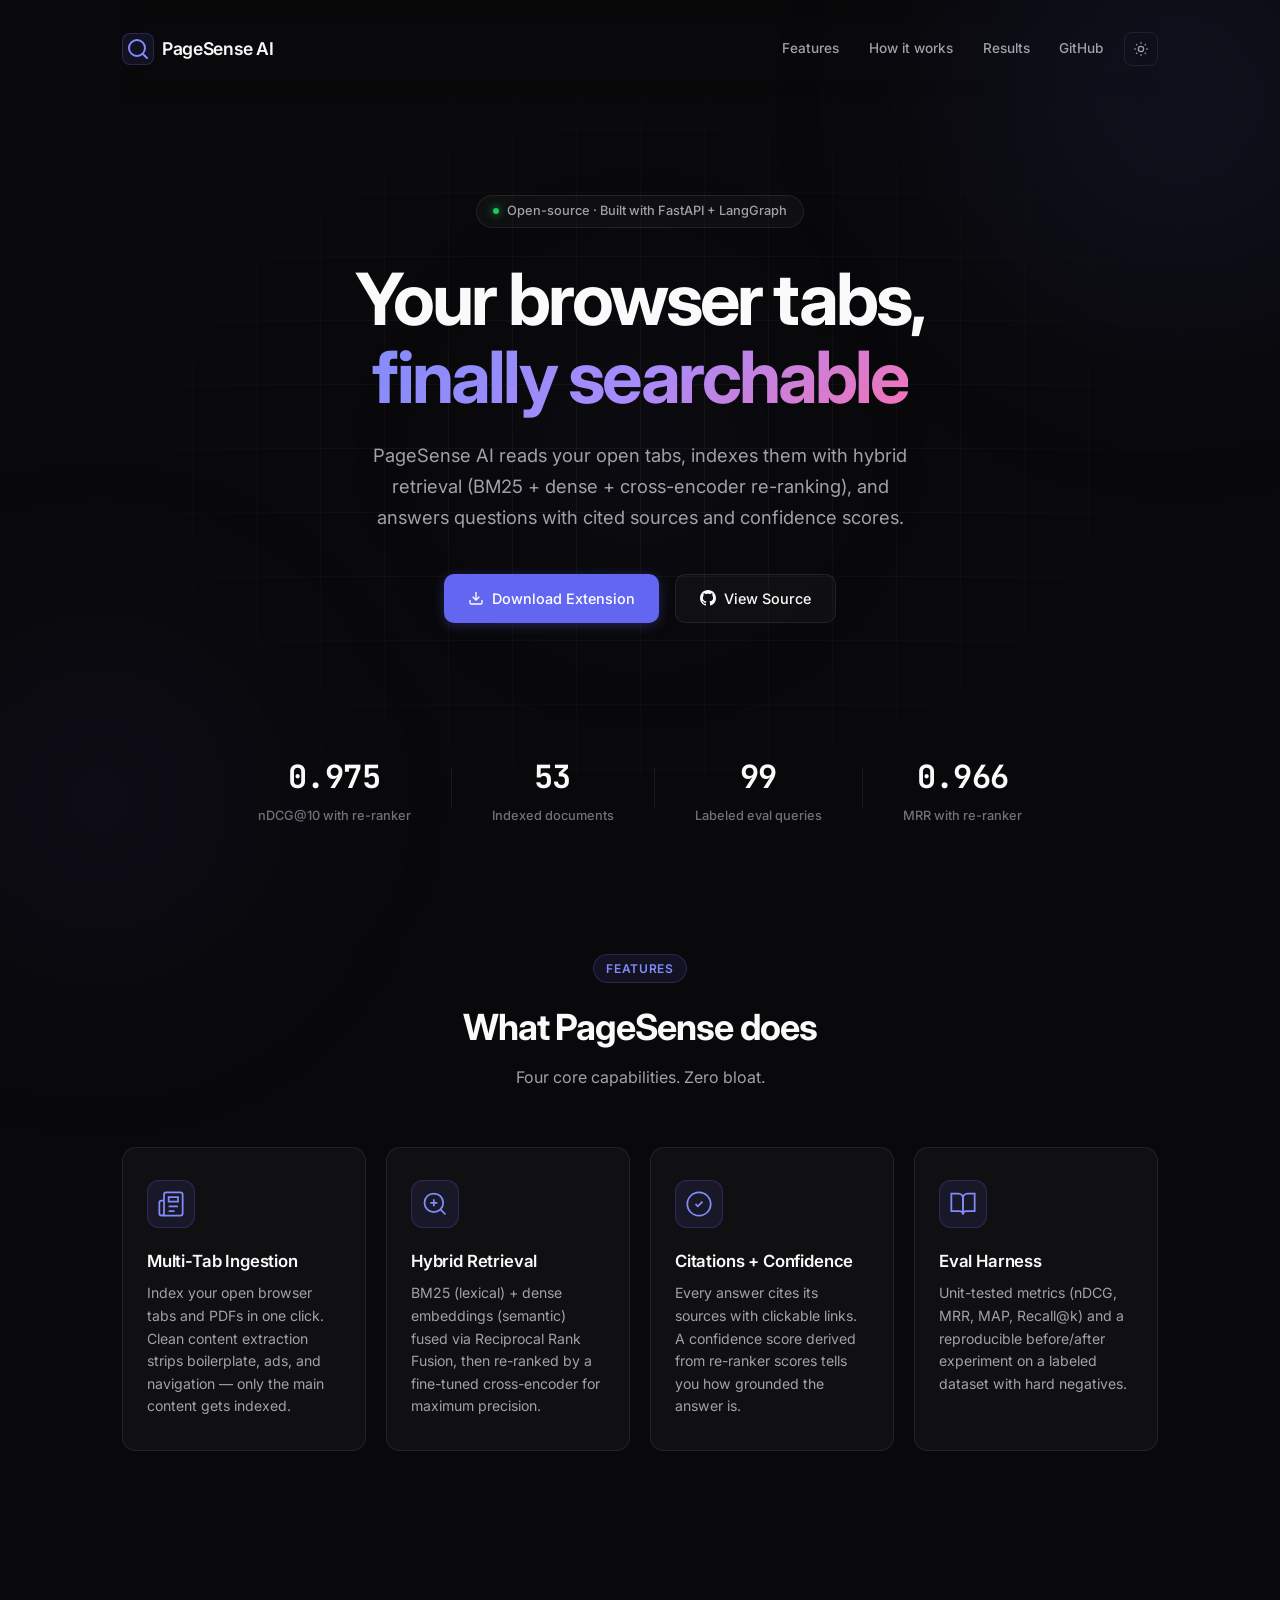
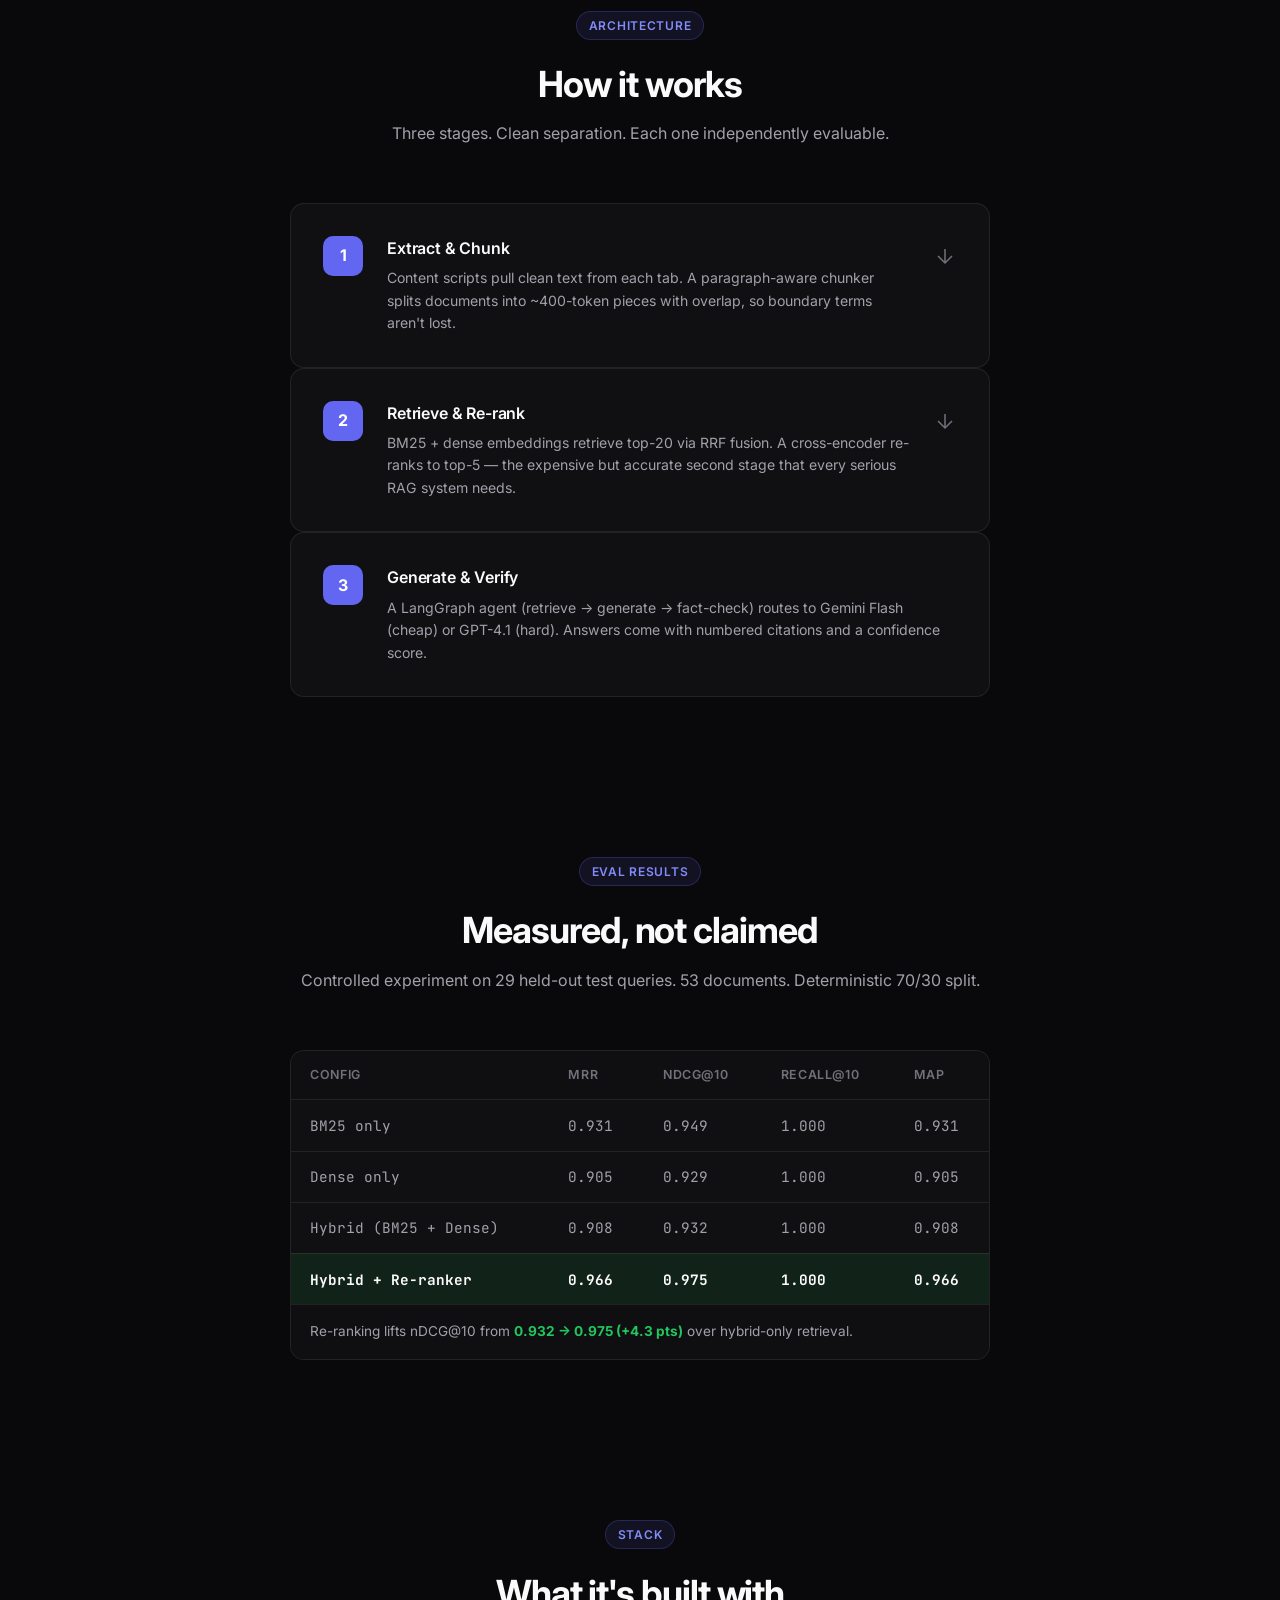
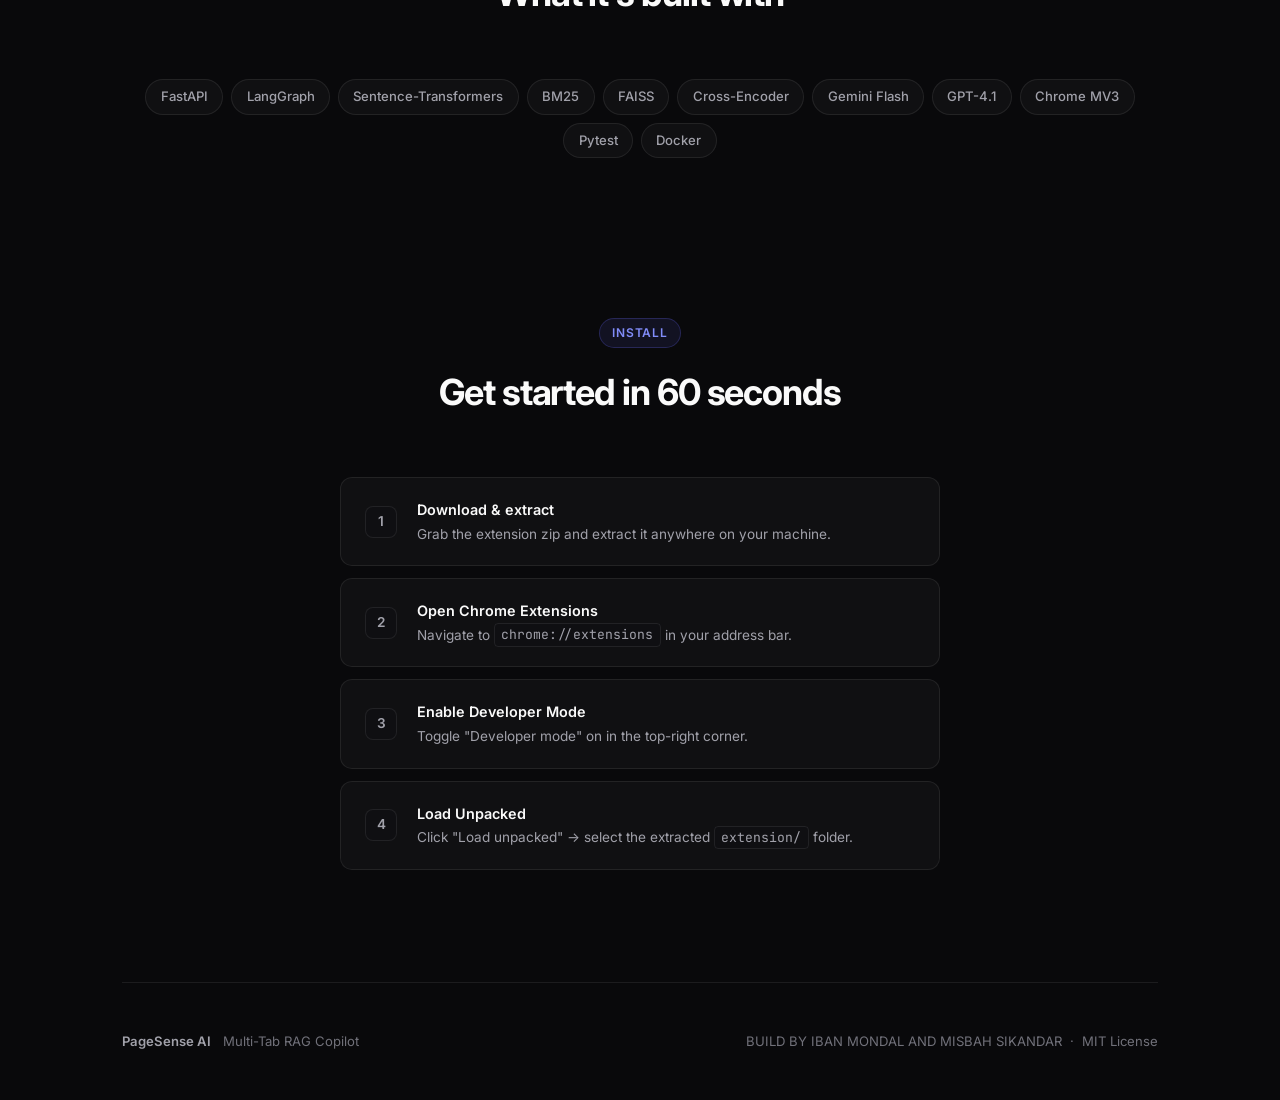
==== commit 5596f00d: "Update footer credits and fix backend deployment" ====
--- a/website/index.html
+++ b/website/index.html
@@ -31,7 +31,7 @@
         <a href="#features" class="nav-link">Features</a>
         <a href="#how-it-works" class="nav-link">How it works</a>
         <a href="#results" class="nav-link">Results</a>
-        <a href="https://github.com/ibanmondal/RESUME_PPROJECT1" target="_blank" class="nav-link">GitHub</a>
+        <a href="https://github.com/ibanmondal/PAGESENSEAI" target="_blank" class="nav-link">GitHub</a>
         <button class="theme-btn" id="theme-btn" aria-label="Toggle theme">
           <svg class="icon-sun" width="16" height="16" viewBox="0 0 24 24" fill="none" stroke="currentColor" stroke-width="2"><circle cx="12" cy="12" r="4"/><path d="M12 2v2M12 20v2M4.93 4.93l1.41 1.41M17.66 17.66l1.41 1.41M2 12h2M20 12h2M6.34 17.66l-1.41 1.41M19.07 4.93l-1.41 1.41"/></svg>
           <svg class="icon-moon" width="16" height="16" viewBox="0 0 24 24" fill="none" stroke="currentColor" stroke-width="2"><path d="M12 3a6 6 0 0 0 9 9 9 9 0 1 1-9-9Z"/></svg>
@@ -53,11 +53,11 @@
         PageSense AI reads your open tabs, indexes them with hybrid retrieval (BM25 + dense + cross-encoder re-ranking), and answers questions with cited sources and confidence scores.
       </p>
       <div class="hero-actions reveal">
-        <a href="downloads/pagesense-extension.zip" class="btn btn-primary" download>
+        <a href="downloads/pagesense-extension.zip?v=2" class="btn btn-primary" download>
           <svg width="16" height="16" viewBox="0 0 24 24" fill="none" stroke="currentColor" stroke-width="2"><path d="M21 15v4a2 2 0 0 1-2 2H5a2 2 0 0 1-2-2v-4"/><polyline points="7 10 12 15 17 10"/><line x1="12" y1="15" x2="12" y2="3"/></svg>
           Download Extension
         </a>
-        <a href="https://github.com/ibanmondal/RESUME_PPROJECT1" target="_blank" class="btn btn-secondary">
+        <a href="https://github.com/ibanmondal/PAGESENSEAI" target="_blank" class="btn btn-secondary">
           <svg width="16" height="16" viewBox="0 0 24 24" fill="currentColor"><path d="M12 0c-6.626 0-12 5.373-12 12 0 5.302 3.438 9.8 8.207 11.387.599.111.793-.261.793-.577v-2.234c-3.338.726-4.033-1.416-4.033-1.416-.546-1.387-1.333-1.756-1.333-1.756-1.089-.745.083-.729.083-.729 1.205.084 1.839 1.237 1.839 1.237 1.07 1.834 2.807 1.304 3.492.997.107-.775.418-1.305.762-1.604-2.665-.305-5.467-1.334-5.467-5.931 0-1.311.469-2.381 1.236-3.221-.124-.303-.535-1.524.117-3.176 0 0 1.008-.322 3.301 1.23.957-.266 1.983-.399 3.003-.404 1.02.005 2.047.138 3.006.404 2.291-1.552 3.297-1.23 3.297-1.23.653 1.653.242 2.874.118 3.176.77.84 1.235 1.911 1.235 3.221 0 4.609-2.807 5.624-5.479 5.921.43.372.823 1.102.823 2.222v3.293c0 .319.192.694.801.576 4.765-1.589 8.199-6.086 8.199-11.386 0-6.627-5.373-12-12-12z"/></svg>
           View Source
         </a>
@@ -286,7 +286,7 @@
           <span>Multi-Tab RAG Copilot</span>
         </div>
         <div class="footer-right">
-          <span>Built by <a href="https://github.com/ibanmondal" target="_blank">ibanmondal</a></span>
+          <span>BUILD BY IBAN MONDAL AND MISBAH SIKANDAR</span>
           <span>·</span>
           <span>MIT License</span>
         </div>
